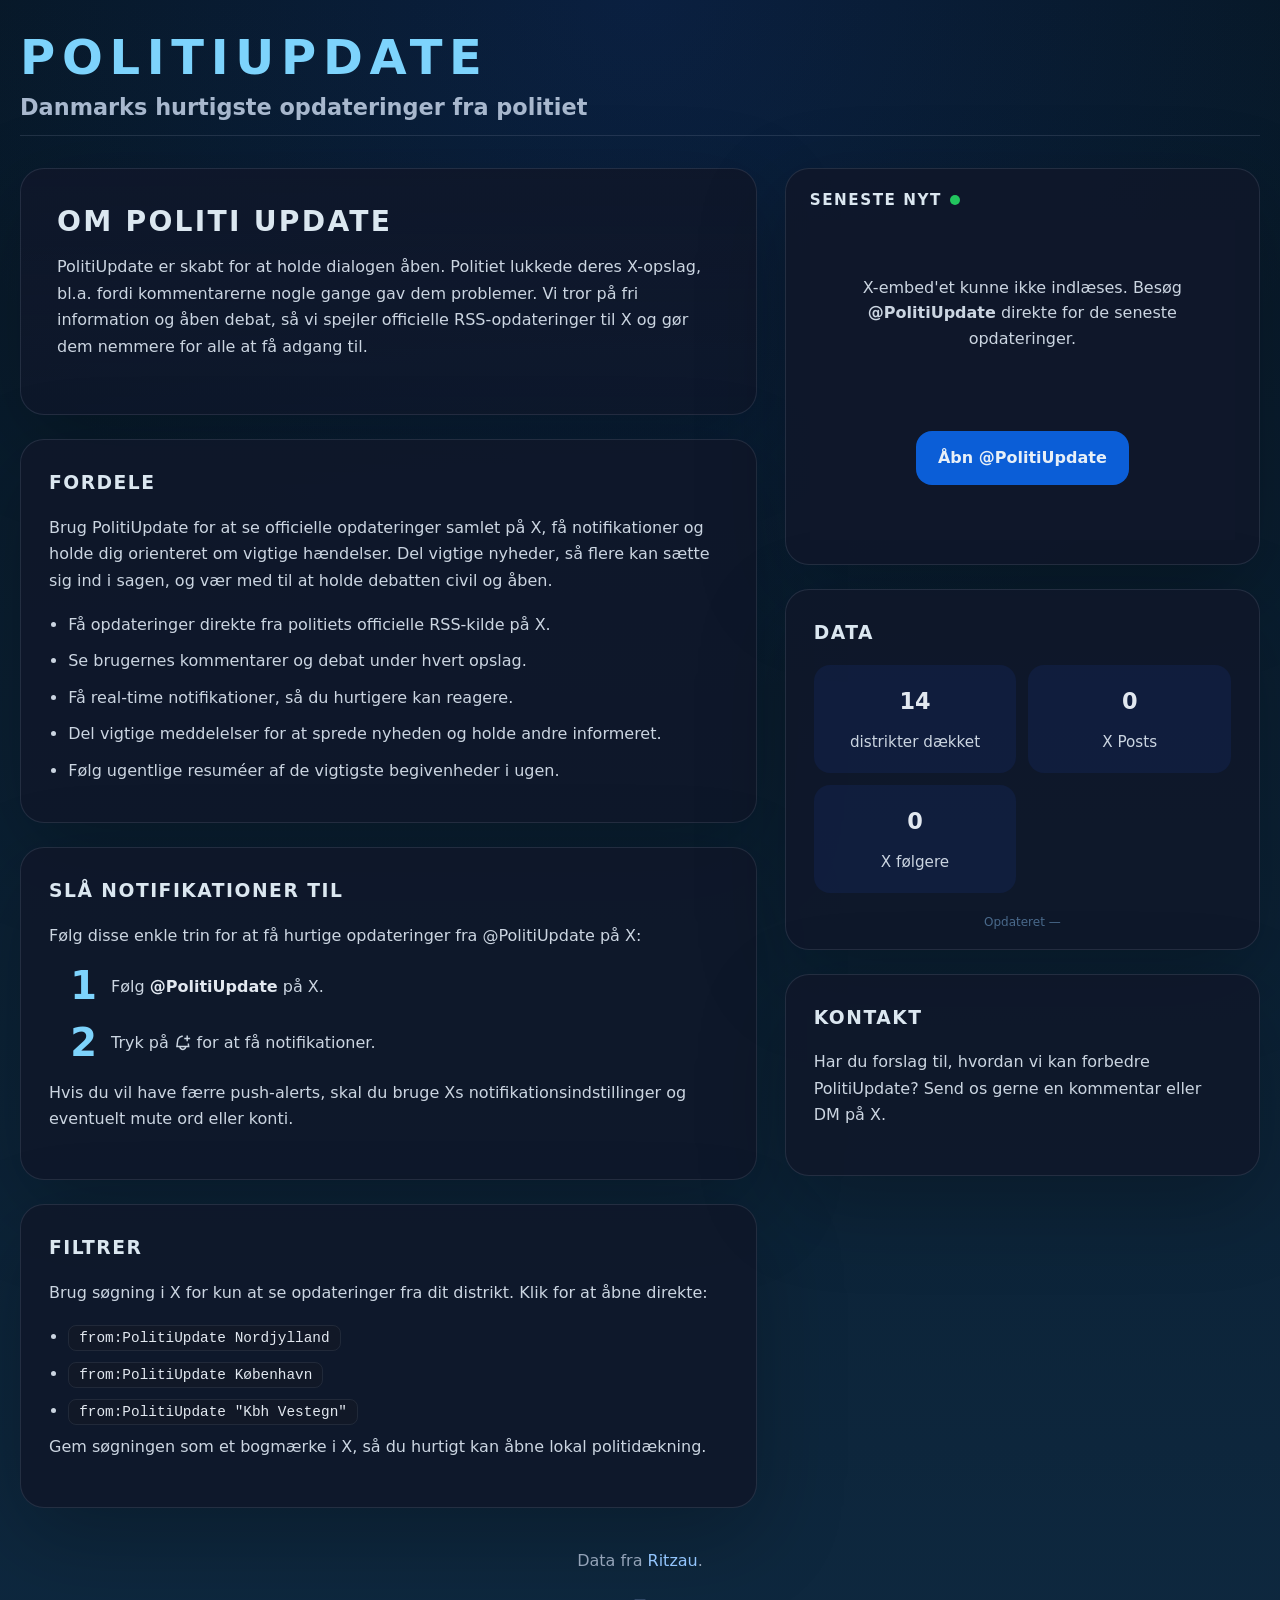
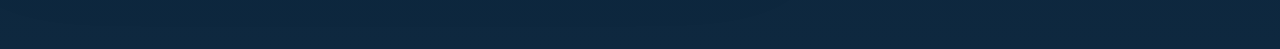
==== website/index.html @ a7330cf3 "fix: resolve merge conflict — keep loadVersion and Twitter widget loader Co-Authored-By: Claude Sonn" ====
<!DOCTYPE html>
<html lang="da">
<head>
  <meta charset="UTF-8">
  <meta name="viewport" content="width=device-width, initial-scale=1.0">
  <title>PolitiUpdate — Danmarks hurtigste politi-feed</title>
  <link rel="icon" href="favicon.svg" type="image/svg+xml">
  <link rel="stylesheet" href="styles.css">
</head>
<body>
  <div class="page-shell">
    <header class="site-header">
      <div>
        <h1 class="site-title">PolitiUpdate</h1>
        <h2 class="page-subtitle">Danmarks hurtigste opdateringer fra politiet</h2>
      </div>
    </header>

    <main class="page-grid">
      <section class="content">
        <article class="hero-card">
          <h2 class="hero-subtitle">OM POLITI UPDATE</h2>
          <p>PolitiUpdate er skabt for at holde dialogen åben. Politiet lukkede deres X-opslag, bl.a. fordi kommentarerne nogle gange gav dem problemer. Vi tror på fri information og åben debat, så vi spejler officielle RSS-opdateringer til X og gør dem nemmere for alle at få adgang til.</p>
        </article>

        <section id="how-it-works" class="section-card">
          <h3>Fordele</h3>
          <p>Brug PolitiUpdate for at se officielle opdateringer samlet på X, få notifikationer og holde dig orienteret om vigtige hændelser. Del vigtige nyheder, så flere kan sætte sig ind i sagen, og vær med til at holde debatten civil og åben.</p>
          <ul>
            <li>Få opdateringer direkte fra politiets officielle RSS-kilde på X.</li>
            <li>Se brugernes kommentarer og debat under hvert opslag.</li>
            <li>Få real-time notifikationer, så du hurtigere kan reagere.</li>
            <li>Del vigtige meddelelser for at sprede nyheden og holde andre informeret.</li>
            <li>Følg ugentlige resuméer af de vigtigste begivenheder i ugen.</li>
          </ul>
        </section>

        <section id="notifications" class="section-card">
          <h3>Slå notifikationer til</h3>
          <p>Følg disse enkle trin for at få hurtige opdateringer fra @PolitiUpdate på X:</p>
          <ol class="steps-row">
            <li><span class="step-number">1</span><span> Følg <strong>@PolitiUpdate</strong> på X.</span></li>
            <li><span class="step-number">2</span><span> Tryk på <svg class="inline-icon" viewBox="0 0 24 24" width="20" height="20" aria-label="klokke"><path d="M22 5v2h-3v3h-2V7h-3V5h3V2h2v3h3zm-.86 13h-4.241c-.464 2.281-2.482 4-4.899 4s-4.435-1.719-4.899-4H2.87L4 9.05C4.51 5.02 7.93 2 12 2v2C8.94 4 6.36 6.27 5.98 9.3L5.13 16h13.73l-.38-3h2.02l.64 5zm-6.323 0H9.183c.412 1.164 1.51 2 2.817 2s2.405-.836 2.817-2z"/></svg> for at få notifikationer.</span></li>
          </ol>

          <p>Hvis du vil have færre push-alerts, skal du bruge Xs notifikationsindstillinger og eventuelt mute ord eller konti.</p>
        </section>

        <section id="filtering" class="section-card">
          <h3>Filtrer</h3>
          <p>Brug søgning i X for kun at se opdateringer fra dit distrikt. Klik for at åbne direkte:</p>
          <ul class="filter-list">
            <li><a href="https://x.com/search?q=from%3APolitiUpdate%20Nordjylland&f=live" target="_blank" rel="noopener"><code>from:PolitiUpdate Nordjylland</code></a></li>
            <li><a href="https://x.com/search?q=from%3APolitiUpdate%20K%C3%B8benhavn&f=live" target="_blank" rel="noopener"><code>from:PolitiUpdate København</code></a></li>
            <li><a href="https://x.com/search?q=from%3APolitiUpdate%20%22Kbh%20Vestegn%22&f=live" target="_blank" rel="noopener"><code>from:PolitiUpdate "Kbh Vestegn"</code></a></li>
          </ul>
          <p>Gem søgningen som et bogmærke i X, så du hurtigt kan åbne lokal politidækning.</p>
        </section>

      </section>

      <aside class="sidebar">
        <div class="panel panel-feed">
          <div class="feed-card-header">
            <div class="live-heading">
              <p class="eyebrow">Seneste Nyt</p>
              <span class="live-dot" aria-label="Live"></span>
            </div>
          </div>
          <div class="feed-embed">
            <div class="embed-wrapper" id="twitter-embed-wrapper">
              <a class="twitter-timeline"
                 data-theme="dark"
                 data-chrome="noheader nofooter noborders"
                 href="https://twitter.com/PolitiUpdate">
                Tweets by PolitiUpdate
              </a>
            </div>
            <div class="feed-fallback" id="feed-fallback" aria-live="polite" style="display:none">
              <p>X-embed'et kunne ikke indlæses. Besøg <strong>@PolitiUpdate</strong> direkte for de seneste opdateringer.</p>
              <a class="button" href="https://x.com/PolitiUpdate" target="_blank" rel="noopener">Åbn @PolitiUpdate</a>
            </div>
          </div>
        </div>

        <div class="panel panel-keyboard panel-stats">
          <h3>Data</h3>
          <div class="stats-grid">
            <div>
              <strong>14</strong>
              <p>distrikter dækket</p>
            </div>
            <div>
              <strong id="x-posts-count">0</strong>
              <p>X Posts</p>
            </div>
            <div>
              <strong id="x-followers-count">0</strong>
              <p>X følgere</p>
            </div>
          </div>
          <p class="stats-updated">Opdateret <time id="x-stats-updated">—</time></p>
        </div>

        <div class="panel panel-keyboard">
          <h3>Kontakt</h3>
          <p>Har du forslag til, hvordan vi kan forbedre PolitiUpdate? Send os gerne en kommentar eller DM på X.</p>
        </div>

      </aside>
    </main>

    <footer class="site-footer">
      <p>Data fra <a href="https://via.ritzau.dk/rss/short-messages/latest" target="_blank" rel="noopener">Ritzau</a>.</p>
      <p class="footer-version"><a id="footer-version" href="https://github.com/RuneStone0/PolitiUpdate/releases" target="_blank" rel="noopener">—</a></p>
    </footer>
  </div>
  <script>
    // Stats are published to a GitHub Gist by the server-side x-stats container.
    // This is the stable raw URL (no commit SHA) so it stays valid as content changes.
    const X_STATS_GIST_URL = 'https://gist.githubusercontent.com/RuneStone0/11b5b5d08b90cb3bdaca11a2cd0ba695/raw/x-stats.json';

    async function loadXStats() {
      try {
        const resp = await fetch(X_STATS_GIST_URL, { cache: 'no-store' });
        if (!resp.ok) {
          throw new Error('Failed to fetch ' + X_STATS_GIST_URL + ': ' + resp.status);
        }
        const data = await resp.json();
        document.getElementById('x-posts-count').textContent = data.tweet_count ?? '0';
        document.getElementById('x-followers-count').textContent = data.followers_count ?? '0';
        const timeEl = document.getElementById('x-stats-updated');
        timeEl.textContent = relativeTime(data.updated_at);
        timeEl.dateTime = data.updated_at ?? '';
      } catch (error) {
        console.warn('Could not load X stats from gist:', error);
      }
    }

    function relativeTime(iso) {
      if (!iso) return 'ukendt';
      const diffMs = Math.max(0, Date.now() - new Date(iso).getTime());
      const minutes = Math.floor(diffMs / 60000);
      if (minutes < 1) return 'lige nu';
      if (minutes < 60) return minutes === 1 ? '1 minut siden' : minutes + ' minutter siden';
      const hours = Math.floor(minutes / 60);
      if (hours < 24) return hours === 1 ? '1 time siden' : hours + ' timer siden';
      const days = Math.floor(hours / 24);
      if (days < 7) return days === 1 ? '1 dag siden' : days + ' dage siden';
      const weeks = Math.floor(days / 7);
      if (weeks < 5) return weeks === 1 ? '1 uge siden' : weeks + ' uger siden';
      return new Date(iso).toLocaleDateString('da-DK');
    }
    async function loadVersion() {
      try {
        const resp = await fetch('https://api.github.com/repos/RuneStone0/PolitiUpdate/releases/latest');
        if (!resp.ok) return;
        const data = await resp.json();
        if (data.tag_name) {
          document.getElementById('footer-version').textContent = data.tag_name;
        }
      } catch {
        // silently ignore — the link still works
      }
    }

    loadXStats();
    loadVersion();

    // Load the X/Twitter timeline embed widget and fall back gracefully on failure.
    (function () {
      const fallback = document.getElementById('feed-fallback');
      const wrapper = document.getElementById('twitter-embed-wrapper');
      let rendered = false;

      function onRendered() {
        rendered = true;
        clearTimeout(timeout);
        // Ensure the wrapper is visible in case showFallback raced ahead
        wrapper.style.display = '';
        fallback.style.display = 'none';
      }

      function showFallback() {
        if (rendered) return;
        wrapper.style.display = 'none';
        fallback.style.display = 'grid';
      }

      const timeout = setTimeout(showFallback, 15000);

      const script = document.createElement('script');
      script.src = 'https://platform.twitter.com/widgets.js';
      script.async = true;
      script.charset = 'utf-8';

      script.onload = function () {
        if (!window.twttr) { clearTimeout(timeout); showFallback(); return; }
        window.twttr.ready(function (twttr) {
          // Bind rendered event for future renders
          twttr.events.bind('rendered', onRendered);
          // Handle race: widget may have already rendered before we bound
          if (wrapper.querySelector('.twitter-timeline-rendered')) onRendered();
        });
      };

      script.onerror = function () {
        clearTimeout(timeout);
        showFallback();
      };

      document.head.appendChild(script);
    })();

  </script>
</body>
</html>
---- website/styles.css ----
:root {
  color-scheme: dark;
  font-family: Inter, system-ui, -apple-system, BlinkMacSystemFont, "Segoe UI", sans-serif;
  color: #dbe7f0;
  background: #081d36;
  line-height: 1.65;
}

* {
  box-sizing: border-box;
}

body {
  margin: 0;
  min-height: 100vh;
  background: radial-gradient(circle at top, rgba(29, 78, 216, 0.14) 0%, transparent 40%),
              linear-gradient(180deg, #071827 0%, #0e283f 100%);
}

.page-shell {
  max-width: 1280px;
  margin: 0 auto;
  padding: 32px 20px 40px;
}

.site-header {
  display: flex;
  align-items: flex-start;
  justify-content: space-between;
  gap: 24px;
  margin-bottom: 32px;
  padding-bottom: 12px;
  border-bottom: 1px solid rgba(148, 163, 184, 0.18);
}

.eyebrow {
  margin: 0;
  color: #7dd3fc;
  font-size: 0.95rem;
  font-weight: 700;
  letter-spacing: 0.1em;
  text-transform: uppercase;
}

.site-header h1,
.site-title {
  margin: 0;
  font-size: clamp(2.2rem, 4vw, 3rem);
  line-height: 1.05;
  max-width: 14ch;
  color: #7dd3fc;
  text-transform: uppercase;
  letter-spacing: 0.14em;
  font-weight: 800;
}

.page-subtitle,
.site-header h2 {
  margin: 10px 0 0;
  font-size: clamp(1rem, 1.9vw, 1.4rem);
  line-height: 1.35;
  color: #a8b8ce;
}

.header-nav {
  display: flex;
  flex-wrap: wrap;
  gap: 16px;
  align-items: center;
}

.header-nav a {
  color: #93c5fd;
  text-decoration: none;
  font-weight: 600;
}

.page-grid {
  display: grid;
  grid-template-columns: minmax(0, 1.55fr) minmax(320px, 1fr);
  gap: 28px;
  align-items: start;
}

.content {
  display: flex;
  flex-direction: column;
  gap: 24px;
}

.hero-card,
.section-card,
.panel {
  background: rgba(15, 23, 42, 0.88);
  border: 1px solid rgba(148, 163, 184, 0.16);
  border-radius: 24px;
  padding: 28px;
  box-shadow: 0 28px 90px rgba(0, 0, 0, 0.24);
}

.hero-card {
  padding: 36px;
  background: linear-gradient(180deg, rgba(15, 23, 42, 0.94) 0%, rgba(15, 23, 42, 0.8) 100%);
}

.hero-label {
  margin: 0 0 16px;
  display: inline-block;
  background: rgba(34, 114, 197, 0.16);
  color: #c7d6ea;
  border-radius: 999px;
  padding: 8px 14px;
  font-size: 0.85rem;
  font-weight: 700;
}

.hero-card h2,
.section-card h3,
.panel h3,
.info-card h4 {
  margin-top: 0;
  margin-bottom: 16px;
  color: #dbe7f0;
  text-transform: uppercase;
  font-family: inherit;
  letter-spacing: 0.08em;
  font-weight: 700;
}

.hero-subtitle {
  font-size: clamp(1.5rem, 2.2vw, 2rem);
  line-height: 1.2;
}

.hero-card p,
.section-card p,
.panel p {
  margin: 0 0 18px;
  color: #cbd5e1;
}

.section-card ul,
.panel ul {
  margin: 0;
  padding-left: 1.2rem;
  color: #cbd5e1;
}

.section-card ul li,
.panel ul li {
  margin-bottom: 10px;
}

.filter-list {
  margin: 0 0 18px;
  padding-left: 1.2rem;
}

.filter-list li {
  margin-bottom: 10px;
}

.filter-list a {
  text-decoration: none;
}

.filter-list a:hover code {
  border-color: rgba(125, 211, 252, 0.4);
  color: #7dd3fc;
}

.filter-list code {
  font-family: ui-monospace, SFMono-Regular, Menlo, Monaco, Consolas, monospace;
  font-size: 0.9rem;
  background: #111827;
  border: 1px solid rgba(148, 163, 184, 0.12);
  border-radius: 8px;
  padding: 4px 10px;
  color: #e2e8f0;
  transition: border-color 0.15s, color 0.15s;
}

.info-grid {
  display: grid;
  grid-template-columns: repeat(auto-fit, minmax(220px, 1fr));
  gap: 16px;
  margin-top: 18px;
}

.steps-row {
  display: block;
  margin: 0;
  padding: 0;
  list-style: none;
}

.steps-row li {
  display: flex;
  gap: 14px;
  align-items: center;
  margin: 0 0 18px;
  color: #cbd5e1;
  line-height: 1.7;
}

.inline-icon {
  width: 1.1em;
  height: 1.1em;
  vertical-align: -0.2em;
  fill: currentColor;
  display: inline;
}

.step-number {
  color: #7dd3fc;
  font-size: 2.4rem;
  font-weight: 800;
  line-height: 1;
  min-width: 3rem;
  text-align: right;
  display: inline-block;
}

.steps-row li strong {
  color: #e2e8f0;
}

.info-card {
  background: rgba(30, 64, 175, 0.16);
  border: 1px solid rgba(148, 163, 184, 0.16);
  border-radius: 18px;
  padding: 18px;
  min-height: 160px;
}

.info-icon {
  display: inline-flex;
  align-items: center;
  justify-content: center;
  width: 42px;
  height: 42px;
  border-radius: 14px;
  background: rgba(125, 211, 252, 0.16);
  color: #7dd3fc;
  font-size: 1.3rem;
  margin-bottom: 14px;
}

.info-card h4 {
  margin: 0 0 10px;
  color: #edf2f7;
}

.info-card p {
  margin: 0;
  color: #cbd5e1;
}

.sidebar {
  display: flex;
  flex-direction: column;
  gap: 24px;
}

.panel-heading {
  display: flex;
  align-items: flex-start;
  justify-content: space-between;
  gap: 16px;
  margin-bottom: 16px;
}

.stats-grid {
  display: grid;
  grid-template-columns: repeat(auto-fit, minmax(170px, 1fr));
  gap: 12px;
}

.stats-grid div {
  background: rgba(30, 64, 175, 0.14);
  padding: 18px;
  border-radius: 16px;
  text-align: center;
  min-height: 100px;
  display: flex;
  flex-direction: column;
  justify-content: center;
}

.stats-grid strong {
  display: block;
  font-size: 1.4rem;
  color: #e2e8f0;
}

.stats-grid p {
  margin: 10px 0 0;
  color: #cbd5e1;
  font-size: 0.95rem;
}

.panel-keyboard {
  display: flex;
  flex-direction: column;
}

.panel-stats {
  padding-bottom: 16px;
}

.panel .stats-updated {
  margin: 20px 0 0;
  font-size: 0.75rem;
  color: #4a6a8c;
  text-align: center;
}

.panel-feed {
  display: flex;
  flex-direction: column;
  gap: 12px;
  background: rgba(15, 23, 42, 0.88);
  border: 1px solid rgba(148, 163, 184, 0.16);
  border-radius: 24px;
  padding: 24px;
  box-shadow: 0 28px 90px rgba(0, 0, 0, 0.24);
}

.panel-feed .panel-heading {
  margin-bottom: 0;
}

.feed-card-header {
  display: flex;
  align-items: center;
  justify-content: flex-start;
}

.live-heading {
  display: inline-flex;
  align-items: center;
  gap: 8px;
  line-height: 1;
}

.live-heading .eyebrow {
  margin: 0;
  display: inline-flex;
  align-items: center;
  color: #dbe7f0;
}

.live-dot {
  width: 10px;
  height: 10px;
  border-radius: 999px;
  background: #22c55e;
  box-shadow: 0 0 0 0 rgba(34, 197, 94, 0.7);
  animation: livePulse 1.6s infinite;
}

@keyframes livePulse {
  0% {
    box-shadow: 0 0 0 0 rgba(34, 197, 94, 0.7);
    transform: scale(1);
  }
  70% {
    box-shadow: 0 0 0 8px rgba(34, 197, 94, 0);
    transform: scale(1.05);
  }
  100% {
    box-shadow: 0 0 0 0 rgba(34, 197, 94, 0);
    transform: scale(1);
  }
}

.feed-embed {
  position: relative;
  min-height: 320px;
  border: none;
  border-radius: 0;
  overflow: hidden;
  background: transparent;
}

.embed-wrapper {
  min-height: 320px;
  width: 100%;
}

.feed-fallback {
  position: absolute;
  inset: 0;
  display: grid;
  gap: 18px;
  padding: 24px;
  place-items: center;
  text-align: center;
  background: rgba(15, 23, 42, 0.96);
  z-index: 1;
}

.feed-fallback p {
  margin: 0;
  color: #cbd5e1;
  line-height: 1.6;
  max-width: 28rem;
}

.fallback-actions {
  display: grid;
  gap: 12px;
  width: 100%;
  justify-items: center;
}

.button-secondary {
  background: rgba(255, 255, 255, 0.08);
  color: #e2e8f0;
  border: 1px solid rgba(148, 163, 184, 0.24);
}

.button {
  display: inline-block;
  text-decoration: none;
  background: #0b5ed7;
  color: #e7eff7;
  font-weight: 700;
  padding: 14px 22px;
  border-radius: 16px;
  text-align: center;
}

.small {
  margin: 0;
  font-size: 0.95rem;
  color: #94a3b8;
}

.site-footer {
  margin-top: 40px;
  text-align: center;
  color: #94a3b8;
}

.site-footer a {
  color: #93c5fd;
  text-decoration: none;
}

.footer-version {
  margin: 6px 0 0;
  font-size: 0.75rem;
  color: #374e6b;
}

.footer-version a {
  color: inherit;
  text-decoration: none;
}

.footer-version a:hover {
  color: #93c5fd;
}

@media (max-width: 1080px) {
  .page-grid {
    grid-template-columns: minmax(0, 1fr);
  }
}

@media (max-width: 720px) {
  .page-shell {
    padding: 20px 16px 30px;
  }

  .site-header {
    flex-direction: column;
    align-items: stretch;
  }

  .header-nav {
    justify-content: flex-start;
  }
}
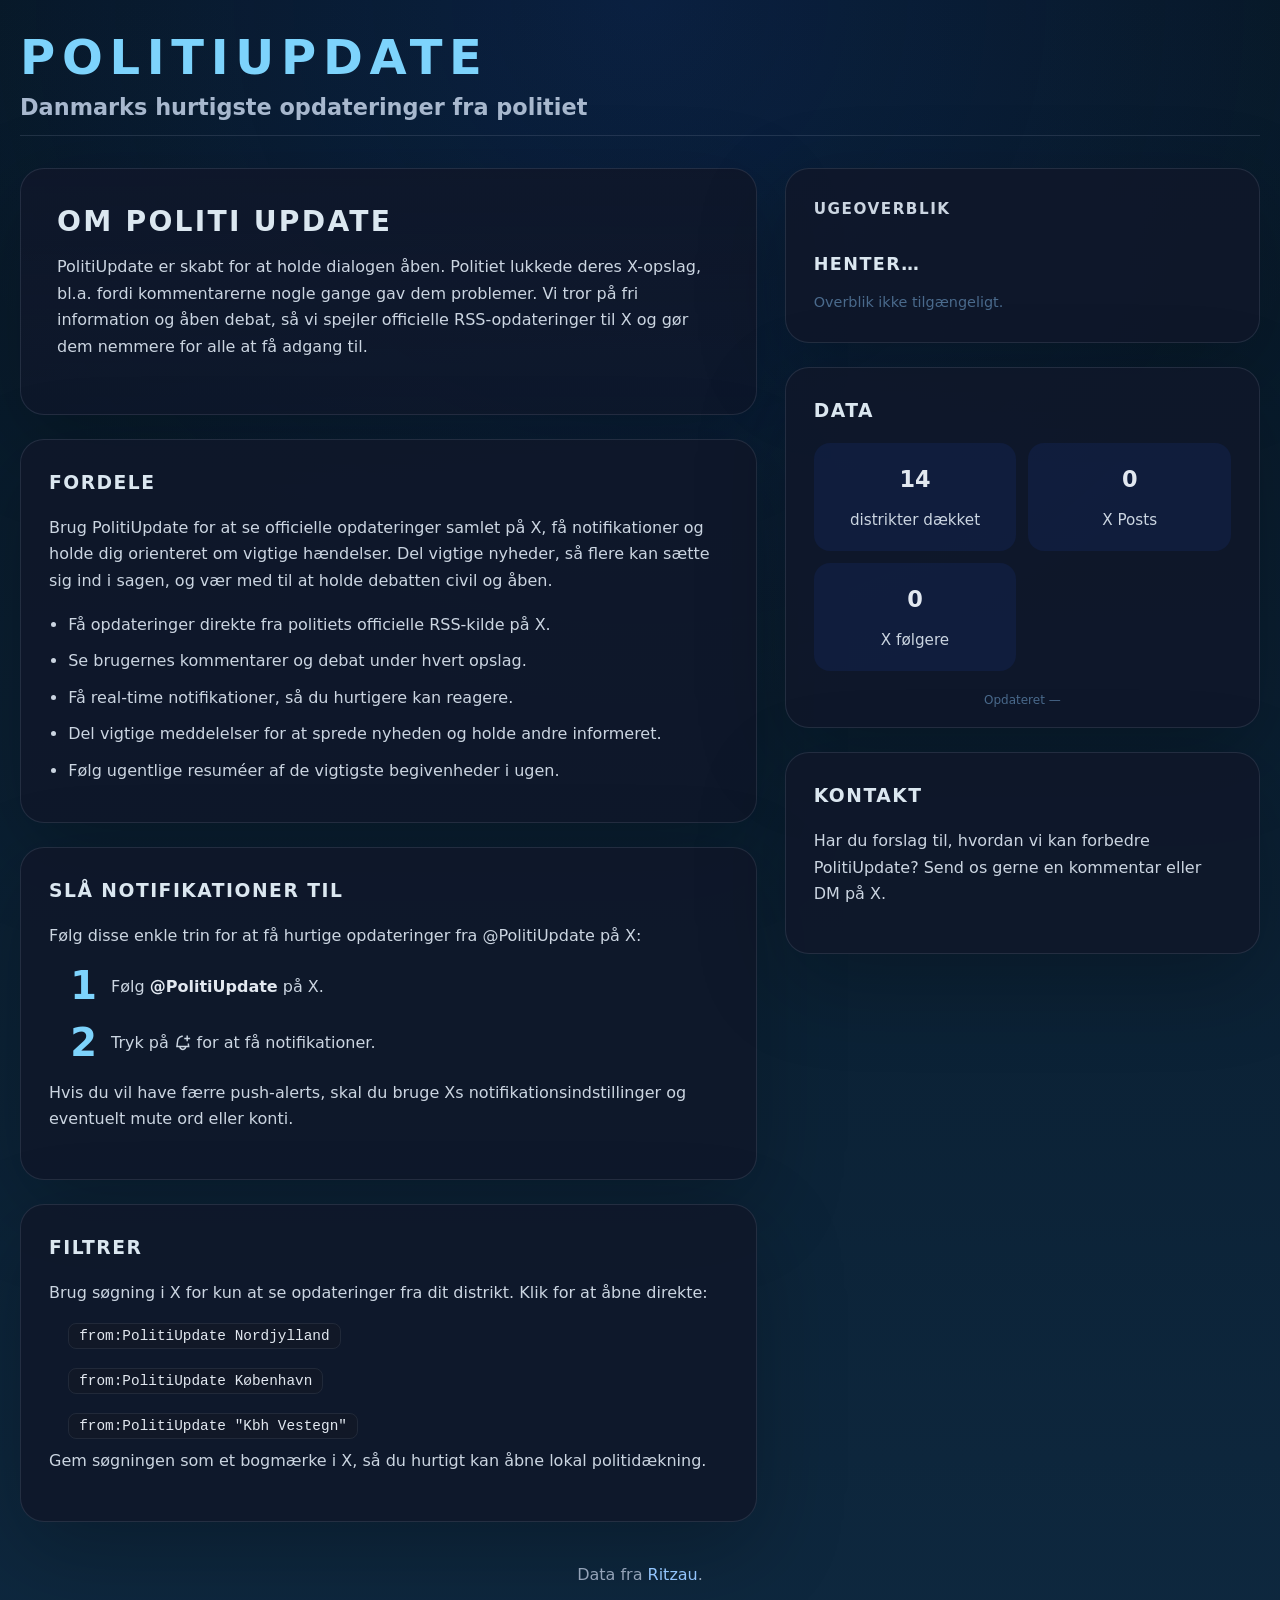
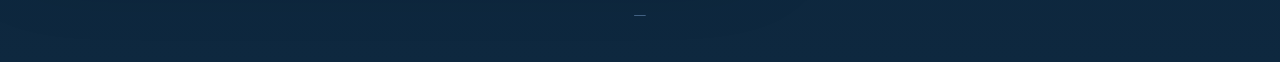
==== commit a2cc28e3: "feat: add weekly digest — LLM summary, website widget, /uge page Generates a Danish weekly police ne" ====
--- a/website/index.html
+++ b/website/index.html
@@ -6,6 +6,7 @@
   <title>PolitiUpdate — Danmarks hurtigste politi-feed</title>
   <link rel="icon" href="favicon.svg" type="image/svg+xml">
   <link rel="stylesheet" href="styles.css">
+  <link rel="stylesheet" href="uge/digest.css">
 </head>
 <body>
   <div class="page-shell">
@@ -22,6 +23,16 @@
           <h2 class="hero-subtitle">OM POLITI UPDATE</h2>
           <p>PolitiUpdate er skabt for at holde dialogen åben. Politiet lukkede deres X-opslag, bl.a. fordi kommentarerne nogle gange gav dem problemer. Vi tror på fri information og åben debat, så vi spejler officielle RSS-opdateringer til X og gør dem nemmere for alle at få adgang til.</p>
         </article>
+
+        <!-- Digest widget: visible only on mobile (hidden on desktop via CSS) -->
+        <div class="panel panel-digest digest-mobile">
+          <p class="eyebrow digest-eyebrow">Ugeoverblik</p>
+          <h3 class="digest-week-heading" style="margin-top:10px;">Henter…</h3>
+          <div class="digest-widget-body">
+            <p style="color:#4a6a8c;font-size:0.95rem;margin:0;">Henter ugens overblik…</p>
+          </div>
+          <a class="button digest-cta" href="uge/" style="display:none;margin-top:16px;">Læs hele overblikket</a>
+        </div>
 
         <section id="how-it-works" class="section-card">
           <h3>Fordele</h3>
@@ -42,7 +53,6 @@
             <li><span class="step-number">1</span><span> Følg <strong>@PolitiUpdate</strong> på X.</span></li>
             <li><span class="step-number">2</span><span> Tryk på <svg class="inline-icon" viewBox="0 0 24 24" width="20" height="20" aria-label="klokke"><path d="M22 5v2h-3v3h-2V7h-3V5h3V2h2v3h3zm-.86 13h-4.241c-.464 2.281-2.482 4-4.899 4s-4.435-1.719-4.899-4H2.87L4 9.05C4.51 5.02 7.93 2 12 2v2C8.94 4 6.36 6.27 5.98 9.3L5.13 16h13.73l-.38-3h2.02l.64 5zm-6.323 0H9.183c.412 1.164 1.51 2 2.817 2s2.405-.836 2.817-2z"/></svg> for at få notifikationer.</span></li>
           </ol>
-
           <p>Hvis du vil have færre push-alerts, skal du bruge Xs notifikationsindstillinger og eventuelt mute ord eller konti.</p>
         </section>
 
@@ -56,31 +66,17 @@
           </ul>
           <p>Gem søgningen som et bogmærke i X, så du hurtigt kan åbne lokal politidækning.</p>
         </section>
-
       </section>
 
       <aside class="sidebar">
-        <div class="panel panel-feed">
-          <div class="feed-card-header">
-            <div class="live-heading">
-              <p class="eyebrow">Seneste Nyt</p>
-              <span class="live-dot" aria-label="Live"></span>
-            </div>
+        <!-- Digest widget: visible only on desktop (hidden on mobile via CSS) -->
+        <div class="panel panel-digest digest-desktop">
+          <p class="eyebrow digest-eyebrow">Ugeoverblik</p>
+          <h3 class="digest-week-heading" style="margin-top:10px;">Henter…</h3>
+          <div class="digest-widget-body">
+            <p style="color:#4a6a8c;font-size:0.95rem;margin:0;">Henter ugens overblik…</p>
           </div>
-          <div class="feed-embed">
-            <div class="embed-wrapper" id="twitter-embed-wrapper">
-              <a class="twitter-timeline"
-                 data-theme="dark"
-                 data-chrome="noheader nofooter noborders"
-                 href="https://twitter.com/PolitiUpdate">
-                Tweets by PolitiUpdate
-              </a>
-            </div>
-            <div class="feed-fallback" id="feed-fallback" aria-live="polite" style="display:none">
-              <p>X-embed'et kunne ikke indlæses. Besøg <strong>@PolitiUpdate</strong> direkte for de seneste opdateringer.</p>
-              <a class="button" href="https://x.com/PolitiUpdate" target="_blank" rel="noopener">Åbn @PolitiUpdate</a>
-            </div>
-          </div>
+          <a class="button digest-cta" href="uge/" style="display:none;margin-top:16px;">Læs hele overblikket</a>
         </div>
 
         <div class="panel panel-keyboard panel-stats">
@@ -106,7 +102,6 @@
           <h3>Kontakt</h3>
           <p>Har du forslag til, hvordan vi kan forbedre PolitiUpdate? Send os gerne en kommentar eller DM på X.</p>
         </div>
-
       </aside>
     </main>
 
@@ -116,24 +111,20 @@
     </footer>
   </div>
   <script>
-    // Stats are published to a GitHub Gist by the server-side x-stats container.
-    // This is the stable raw URL (no commit SHA) so it stays valid as content changes.
     const X_STATS_GIST_URL = 'https://gist.githubusercontent.com/RuneStone0/11b5b5d08b90cb3bdaca11a2cd0ba695/raw/x-stats.json';
 
     async function loadXStats() {
       try {
         const resp = await fetch(X_STATS_GIST_URL, { cache: 'no-store' });
-        if (!resp.ok) {
-          throw new Error('Failed to fetch ' + X_STATS_GIST_URL + ': ' + resp.status);
-        }
+        if (!resp.ok) throw new Error('HTTP ' + resp.status);
         const data = await resp.json();
         document.getElementById('x-posts-count').textContent = data.tweet_count ?? '0';
         document.getElementById('x-followers-count').textContent = data.followers_count ?? '0';
         const timeEl = document.getElementById('x-stats-updated');
         timeEl.textContent = relativeTime(data.updated_at);
         timeEl.dateTime = data.updated_at ?? '';
-      } catch (error) {
-        console.warn('Could not load X stats from gist:', error);
+      } catch (err) {
+        console.warn('Could not load X stats:', err);
       }
     }
 
@@ -151,14 +142,13 @@
       if (weeks < 5) return weeks === 1 ? '1 uge siden' : weeks + ' uger siden';
       return new Date(iso).toLocaleDateString('da-DK');
     }
+
     async function loadVersion() {
       try {
         const resp = await fetch('https://api.github.com/repos/RuneStone0/PolitiUpdate/releases/latest');
         if (!resp.ok) return;
         const data = await resp.json();
-        if (data.tag_name) {
-          document.getElementById('footer-version').textContent = data.tag_name;
-        }
+        if (data.tag_name) document.getElementById('footer-version').textContent = data.tag_name;
       } catch {
         // silently ignore — the link still works
       }
@@ -167,51 +157,45 @@
     loadXStats();
     loadVersion();
 
-    // Load the X/Twitter timeline embed widget and fall back gracefully on failure.
-    (function () {
-      const fallback = document.getElementById('feed-fallback');
-      const wrapper = document.getElementById('twitter-embed-wrapper');
-      let rendered = false;
-
-      function onRendered() {
-        rendered = true;
-        clearTimeout(timeout);
-        // Ensure the wrapper is visible in case showFallback raced ahead
-        wrapper.style.display = '';
-        fallback.style.display = 'none';
+    const DIGEST_GIST_URL = 'https://gist.githubusercontent.com/RuneStone0/b9d8b2d9e42229749148b3b82ae4c003/raw/digest.json';
+
+    async function loadDigestWidget() {
+      try {
+        const resp = await fetch(DIGEST_GIST_URL, { cache: 'no-store' });
+        if (!resp.ok) throw new Error('HTTP ' + resp.status);
+        const data = await resp.json();
+
+        const narrative = data.narrative || '';
+        const shortened = narrative.length > 220
+          ? narrative.slice(0, 220).replace(/\s+\S*$/, '') + '…'
+          : narrative;
+
+        document.querySelectorAll('.digest-eyebrow').forEach(el => {
+          el.textContent = `${data.total_posts} meddelelser denne uge`;
+        });
+        document.querySelectorAll('.digest-week-heading').forEach(el => {
+          el.textContent = `Uge ${data.week}, ${data.year}`;
+        });
+        document.querySelectorAll('.digest-widget-body').forEach(el => {
+          el.innerHTML = `<p style="color:#cbd5e1;font-size:0.97rem;line-height:1.65;margin:0;">${escHtml(shortened)}</p>`;
+        });
+        document.querySelectorAll('.digest-cta').forEach(el => {
+          el.href = 'uge/';
+          el.style.display = '';
+        });
+      } catch (err) {
+        document.querySelectorAll('.digest-widget-body').forEach(el => {
+          el.innerHTML = `<p style="color:#4a6a8c;font-size:0.9rem;margin:0;">Overblik ikke tilgængeligt.</p>`;
+        });
+        console.warn('Could not load digest:', err);
       }
-
-      function showFallback() {
-        if (rendered) return;
-        wrapper.style.display = 'none';
-        fallback.style.display = 'grid';
-      }
-
-      const timeout = setTimeout(showFallback, 15000);
-
-      const script = document.createElement('script');
-      script.src = 'https://platform.twitter.com/widgets.js';
-      script.async = true;
-      script.charset = 'utf-8';
-
-      script.onload = function () {
-        if (!window.twttr) { clearTimeout(timeout); showFallback(); return; }
-        window.twttr.ready(function (twttr) {
-          // Bind rendered event for future renders
-          twttr.events.bind('rendered', onRendered);
-          // Handle race: widget may have already rendered before we bound
-          if (wrapper.querySelector('.twitter-timeline-rendered')) onRendered();
-        });
-      };
-
-      script.onerror = function () {
-        clearTimeout(timeout);
-        showFallback();
-      };
-
-      document.head.appendChild(script);
-    })();
-
+    }
+
+    function escHtml(str) {
+      return str.replace(/&/g, '&amp;').replace(/</g, '&lt;').replace(/>/g, '&gt;').replace(/"/g, '&quot;');
+    }
+
+    loadDigestWidget();
   </script>
 </body>
 </html>
--- a/website/styles.css
+++ b/website/styles.css
@@ -153,15 +153,18 @@
 
 .filter-list {
   margin: 0 0 18px;
-  padding-left: 1.2rem;
-}
-
-.filter-list li {
-  margin-bottom: 10px;
+  padding: 0;
+  list-style: none;
+  display: flex;
+  flex-direction: column;
+  gap: 10px;
 }
 
 .filter-list a {
+  display: block;
+  color: #93c5fd;
   text-decoration: none;
+  font-size: 0.9rem;
 }
 
 .filter-list a:hover code {
@@ -180,35 +183,35 @@
   transition: border-color 0.15s, color 0.15s;
 }
 
-.info-grid {
-  display: grid;
-  grid-template-columns: repeat(auto-fit, minmax(220px, 1fr));
-  gap: 16px;
-  margin-top: 18px;
-}
-
-.steps-row {
-  display: block;
-  margin: 0;
-  padding: 0;
-  list-style: none;
-}
-
-.steps-row li {
-  display: flex;
-  gap: 14px;
-  align-items: center;
-  margin: 0 0 18px;
-  color: #cbd5e1;
-  line-height: 1.7;
-}
-
 .inline-icon {
   width: 1.1em;
   height: 1.1em;
   vertical-align: -0.2em;
   fill: currentColor;
   display: inline;
+}
+
+.info-grid {
+  display: grid;
+  grid-template-columns: repeat(auto-fit, minmax(220px, 1fr));
+  gap: 16px;
+  margin-top: 18px;
+}
+
+.steps-row {
+  display: block;
+  margin: 0;
+  padding: 0;
+  list-style: none;
+}
+
+.steps-row li {
+  display: flex;
+  gap: 14px;
+  align-items: center;
+  margin: 0 0 18px;
+  color: #cbd5e1;
+  line-height: 1.7;
 }
 
 .step-number {
@@ -315,111 +318,6 @@
   text-align: center;
 }
 
-.panel-feed {
-  display: flex;
-  flex-direction: column;
-  gap: 12px;
-  background: rgba(15, 23, 42, 0.88);
-  border: 1px solid rgba(148, 163, 184, 0.16);
-  border-radius: 24px;
-  padding: 24px;
-  box-shadow: 0 28px 90px rgba(0, 0, 0, 0.24);
-}
-
-.panel-feed .panel-heading {
-  margin-bottom: 0;
-}
-
-.feed-card-header {
-  display: flex;
-  align-items: center;
-  justify-content: flex-start;
-}
-
-.live-heading {
-  display: inline-flex;
-  align-items: center;
-  gap: 8px;
-  line-height: 1;
-}
-
-.live-heading .eyebrow {
-  margin: 0;
-  display: inline-flex;
-  align-items: center;
-  color: #dbe7f0;
-}
-
-.live-dot {
-  width: 10px;
-  height: 10px;
-  border-radius: 999px;
-  background: #22c55e;
-  box-shadow: 0 0 0 0 rgba(34, 197, 94, 0.7);
-  animation: livePulse 1.6s infinite;
-}
-
-@keyframes livePulse {
-  0% {
-    box-shadow: 0 0 0 0 rgba(34, 197, 94, 0.7);
-    transform: scale(1);
-  }
-  70% {
-    box-shadow: 0 0 0 8px rgba(34, 197, 94, 0);
-    transform: scale(1.05);
-  }
-  100% {
-    box-shadow: 0 0 0 0 rgba(34, 197, 94, 0);
-    transform: scale(1);
-  }
-}
-
-.feed-embed {
-  position: relative;
-  min-height: 320px;
-  border: none;
-  border-radius: 0;
-  overflow: hidden;
-  background: transparent;
-}
-
-.embed-wrapper {
-  min-height: 320px;
-  width: 100%;
-}
-
-.feed-fallback {
-  position: absolute;
-  inset: 0;
-  display: grid;
-  gap: 18px;
-  padding: 24px;
-  place-items: center;
-  text-align: center;
-  background: rgba(15, 23, 42, 0.96);
-  z-index: 1;
-}
-
-.feed-fallback p {
-  margin: 0;
-  color: #cbd5e1;
-  line-height: 1.6;
-  max-width: 28rem;
-}
-
-.fallback-actions {
-  display: grid;
-  gap: 12px;
-  width: 100%;
-  justify-items: center;
-}
-
-.button-secondary {
-  background: rgba(255, 255, 255, 0.08);
-  color: #e2e8f0;
-  border: 1px solid rgba(148, 163, 184, 0.24);
-}
-
 .button {
   display: inline-block;
   text-decoration: none;
@@ -431,10 +329,41 @@
   text-align: center;
 }
 
+.button-secondary {
+  background: rgba(255, 255, 255, 0.08);
+  color: #e2e8f0;
+  border: 1px solid rgba(148, 163, 184, 0.24);
+}
+
 .small {
   margin: 0;
   font-size: 0.95rem;
   color: #94a3b8;
+}
+
+.panel-digest {
+  display: flex;
+  flex-direction: column;
+}
+
+.panel-digest h3 {
+  margin-bottom: 12px;
+  font-size: 1.1rem;
+  color: #dbe7f0;
+}
+
+.digest-cta {
+  margin-top: 8px;
+  text-align: center;
+}
+
+/* digest-mobile shows only when the grid is single-column (mobile) */
+.digest-mobile { display: none; }
+.digest-desktop { display: flex; }
+
+@media (max-width: 1080px) {
+  .digest-mobile { display: flex; }
+  .digest-desktop { display: none; }
 }
 
 .site-footer {
@@ -450,17 +379,11 @@
 
 .footer-version {
   margin: 6px 0 0;
-  font-size: 0.75rem;
-  color: #374e6b;
+  font-size: 0.8rem;
 }
 
 .footer-version a {
-  color: inherit;
-  text-decoration: none;
-}
-
-.footer-version a:hover {
-  color: #93c5fd;
+  color: #4a6a8c;
 }
 
 @media (max-width: 1080px) {
--- a/website/uge/digest.css
+++ b/website/uge/digest.css
@@ -0,0 +1,162 @@
+/* Digest page styles — mobile-first, shared by /uge and /uge/{year}/{week} */
+
+.digest-shell {
+  max-width: 680px;
+  margin: 0 auto;
+  padding: 24px 20px 48px;
+  min-height: 100vh;
+}
+
+.digest-header {
+  margin-bottom: 32px;
+  padding-bottom: 20px;
+  border-bottom: 1px solid rgba(148, 163, 184, 0.18);
+}
+
+.back-link {
+  display: inline-block;
+  color: #7dd3fc;
+  text-decoration: none;
+  font-size: 0.9rem;
+  font-weight: 600;
+  letter-spacing: 0.06em;
+  text-transform: uppercase;
+  margin-bottom: 16px;
+}
+
+.back-link::before {
+  content: "← ";
+}
+
+.digest-header h1 {
+  margin: 0 0 8px;
+  font-size: clamp(1.8rem, 5vw, 2.6rem);
+  color: #dbe7f0;
+  font-weight: 800;
+  letter-spacing: 0.04em;
+  text-transform: uppercase;
+}
+
+.digest-meta {
+  margin: 0;
+  color: #7dd3fc;
+  font-size: 1rem;
+  font-weight: 600;
+  letter-spacing: 0.06em;
+  text-transform: uppercase;
+}
+
+.digest-main {
+  display: flex;
+  flex-direction: column;
+  gap: 24px;
+}
+
+.digest-narrative {
+  background: rgba(15, 23, 42, 0.88);
+  border: 1px solid rgba(148, 163, 184, 0.16);
+  border-radius: 20px;
+  padding: 28px;
+}
+
+.digest-narrative p {
+  margin: 0;
+  color: #dbe7f0;
+  font-size: 1.15rem;
+  line-height: 1.75;
+}
+
+.digest-breakdown {
+  background: rgba(15, 23, 42, 0.72);
+  border: 1px solid rgba(148, 163, 184, 0.12);
+  border-radius: 20px;
+  padding: 24px 28px;
+}
+
+.digest-breakdown h2 {
+  margin: 0 0 16px;
+  font-size: 0.85rem;
+  color: #7dd3fc;
+  text-transform: uppercase;
+  letter-spacing: 0.1em;
+  font-weight: 700;
+}
+
+.cat-list {
+  list-style: none;
+  margin: 0;
+  padding: 0;
+  display: flex;
+  flex-direction: column;
+  gap: 10px;
+}
+
+.cat-list li {
+  display: flex;
+  justify-content: space-between;
+  align-items: center;
+  padding: 12px 16px;
+  background: rgba(30, 64, 175, 0.14);
+  border-radius: 12px;
+  color: #cbd5e1;
+}
+
+.cat-label {
+  font-size: 1rem;
+}
+
+.cat-count {
+  font-size: 1.3rem;
+  font-weight: 700;
+  color: #e2e8f0;
+}
+
+/* Loading state */
+.digest-loading {
+  color: #4a6a8c;
+  text-align: center;
+  padding: 48px 0;
+  font-size: 1rem;
+}
+
+.digest-error {
+  color: #f87171;
+  background: rgba(239, 68, 68, 0.08);
+  border: 1px solid rgba(239, 68, 68, 0.2);
+  border-radius: 16px;
+  padding: 20px 24px;
+  font-size: 0.95rem;
+}
+
+.digest-footer {
+  margin-top: 48px;
+  padding-top: 20px;
+  border-top: 1px solid rgba(148, 163, 184, 0.12);
+  text-align: center;
+}
+
+.digest-footer p {
+  margin: 0 0 8px;
+  font-size: 0.85rem;
+  color: #4a6a8c;
+}
+
+.digest-footer a {
+  color: #7dd3fc;
+  text-decoration: none;
+  font-weight: 600;
+}
+
+@media (max-width: 480px) {
+  .digest-shell {
+    padding: 20px 16px 40px;
+  }
+
+  .digest-narrative {
+    padding: 20px;
+  }
+
+  .digest-narrative p {
+    font-size: 1.05rem;
+  }
+}
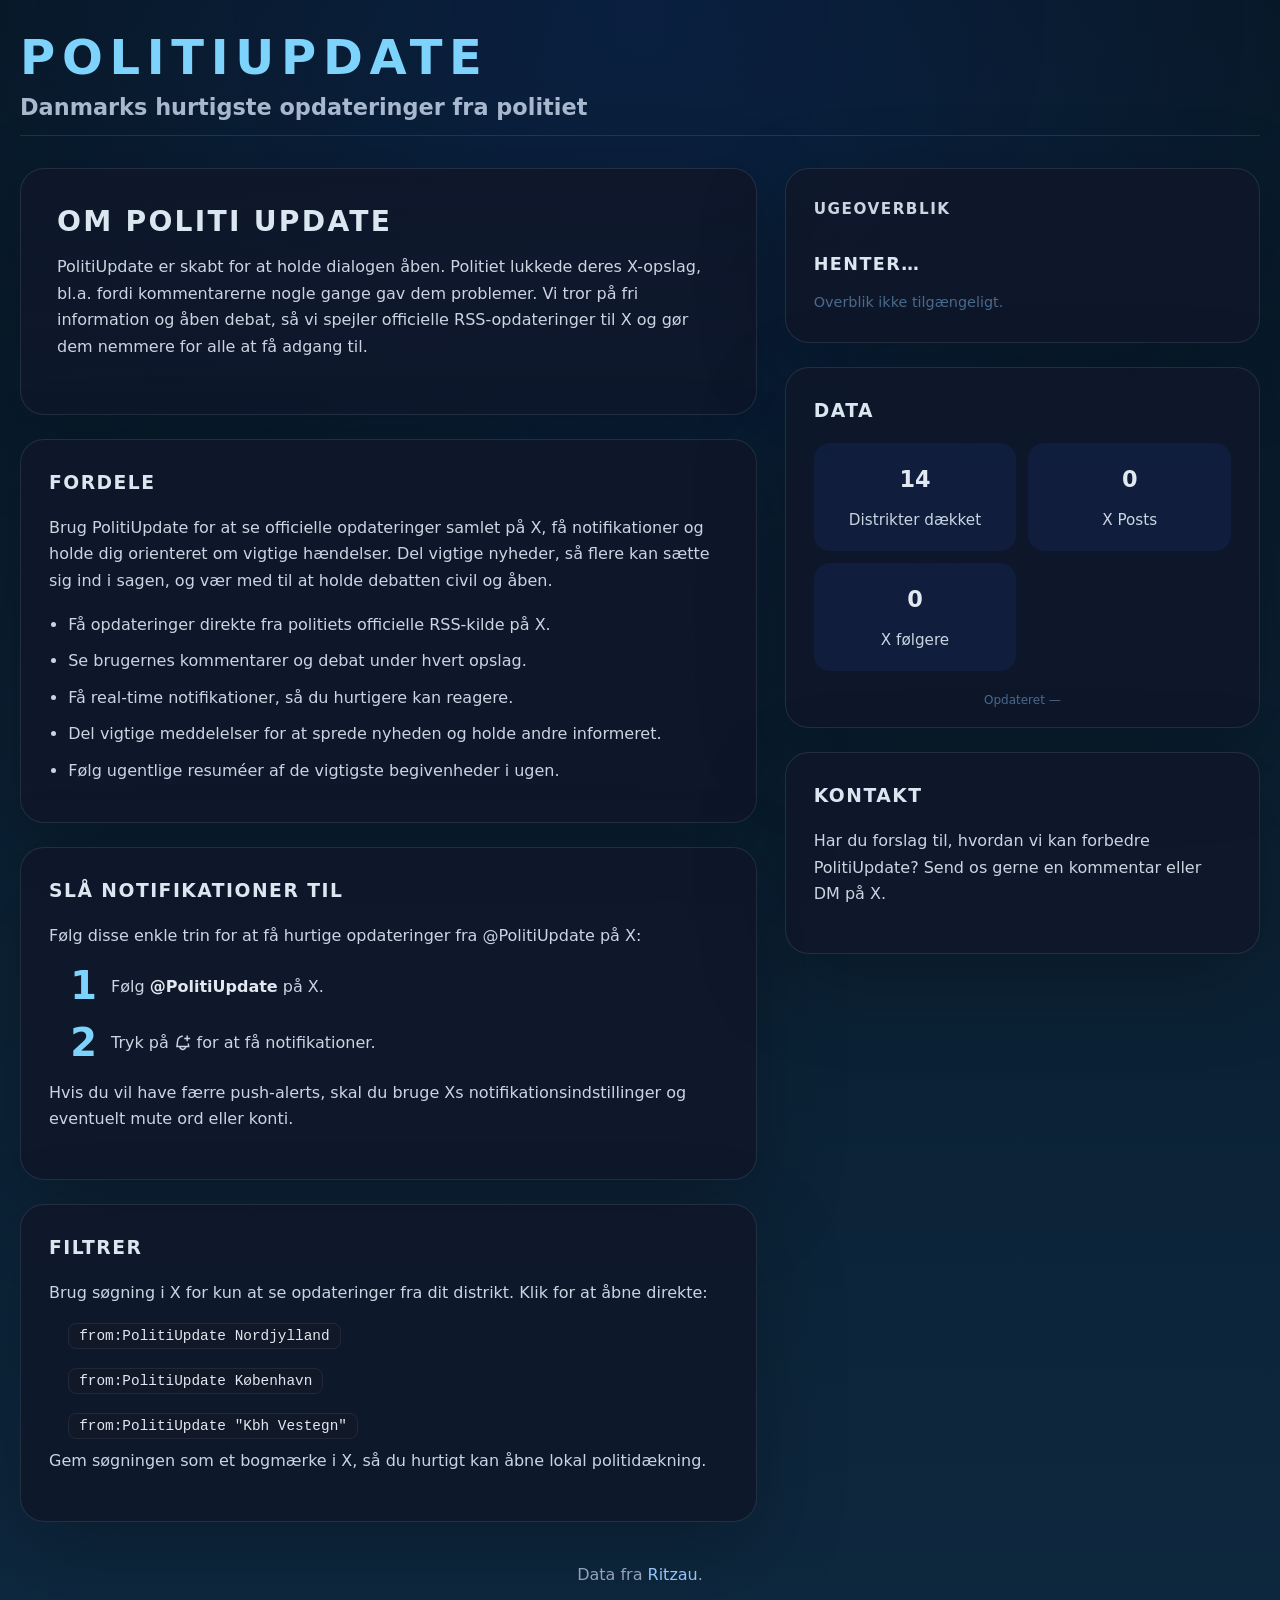
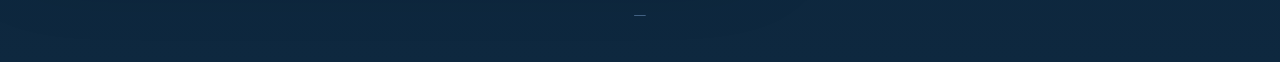
==== commit a41ae6c4: "fix: capitalize "Distrikter dækket" label on website Co-Authored-By: Claude Sonnet 5 <noreply@anthro" ====
--- a/website/index.html
+++ b/website/index.html
@@ -84,7 +84,7 @@
           <div class="stats-grid">
             <div>
               <strong>14</strong>
-              <p>distrikter dækket</p>
+              <p>Distrikter dækket</p>
             </div>
             <div>
               <strong id="x-posts-count">0</strong>
--- a/website/uge/digest.css
+++ b/website/uge/digest.css
@@ -66,15 +66,28 @@
   line-height: 1.75;
 }
 
-.digest-breakdown {
+.digest-narrative p a {
+  color: #7dd3fc;
+  text-decoration: underline;
+  text-decoration-color: rgba(125, 211, 252, 0.4);
+  text-underline-offset: 2px;
+}
+
+.digest-narrative p a:hover {
+  text-decoration-color: currentColor;
+}
+
+.digest-breakdown,
+.digest-notable {
   background: rgba(15, 23, 42, 0.72);
   border: 1px solid rgba(148, 163, 184, 0.12);
   border-radius: 20px;
   padding: 24px 28px;
 }
 
-.digest-breakdown h2 {
-  margin: 0 0 16px;
+.digest-breakdown h2,
+.digest-notable h2 {
+  margin: 0;
   font-size: 0.85rem;
   color: #7dd3fc;
   text-transform: uppercase;
@@ -82,33 +95,183 @@
   font-weight: 700;
 }
 
+.digest-notable h2 {
+  margin-bottom: 16px;
+}
+
+.stats-header {
+  display: flex;
+  align-items: center;
+  justify-content: space-between;
+  flex-wrap: wrap;
+  gap: 12px;
+  margin-bottom: 16px;
+}
+
+.sort-toggle {
+  display: inline-flex;
+  background: rgba(148, 163, 184, 0.08);
+  border: 1px solid rgba(148, 163, 184, 0.16);
+  border-radius: 999px;
+  padding: 3px;
+  gap: 2px;
+}
+
+.sort-btn {
+  appearance: none;
+  border: none;
+  background: transparent;
+  color: #94a3b8;
+  font-size: 0.8rem;
+  font-weight: 600;
+  padding: 6px 14px;
+  border-radius: 999px;
+  cursor: pointer;
+  font-family: inherit;
+}
+
+.sort-btn.active {
+  background: #0b5ed7;
+  color: #e7eff7;
+}
+
+.sort-btn:focus-visible {
+  outline: 2px solid #7dd3fc;
+  outline-offset: 2px;
+}
+
 .cat-list {
-  list-style: none;
-  margin: 0;
-  padding: 0;
   display: flex;
   flex-direction: column;
   gap: 10px;
 }
 
-.cat-list li {
-  display: flex;
-  justify-content: space-between;
+.cat-list[hidden] {
+  display: none;
+}
+
+.cat-item {
+  border-radius: 12px;
+  background: rgba(30, 64, 175, 0.14);
+  overflow: hidden;
+}
+
+.cat-item summary {
+  display: flex;
   align-items: center;
+  gap: 14px;
   padding: 12px 16px;
-  background: rgba(30, 64, 175, 0.14);
-  border-radius: 12px;
   color: #cbd5e1;
+  cursor: pointer;
+  list-style: none;
+}
+
+.cat-item summary::-webkit-details-marker {
+  display: none;
+}
+
+.cat-item summary::after {
+  content: "+";
+  color: #7dd3fc;
+  font-size: 1.2rem;
+  font-weight: 700;
+  line-height: 1;
+  margin-left: 12px;
+  transition: transform 0.15s ease;
+}
+
+.cat-item[open] summary::after {
+  transform: rotate(45deg);
+}
+
+.cat-item summary:focus-visible {
+  outline: 2px solid #7dd3fc;
+  outline-offset: -2px;
+}
+
+.cat-item-list {
+  list-style: none;
+  margin: 0;
+  padding: 0 12px 12px;
+  display: flex;
+  flex-direction: column;
+  gap: 2px;
+}
+
+.cat-item-list a,
+.cat-item-list span {
+  display: block;
+  padding: 6px 8px;
+  border-radius: 8px;
+  font-size: 0.9rem;
+  line-height: 1.4;
+}
+
+.cat-item-list a {
+  color: #93c5fd;
+  text-decoration: none;
+}
+
+.cat-item-list a:hover {
+  background: rgba(148, 163, 184, 0.1);
+  color: #7dd3fc;
+}
+
+.cat-item-list span {
+  color: #94a3b8;
 }
 
 .cat-label {
+  flex: 1;
   font-size: 1rem;
 }
 
 .cat-count {
+  flex: none;
+  min-width: 2.4ch;
+  font-variant-numeric: tabular-nums;
+  text-align: right;
   font-size: 1.3rem;
   font-weight: 700;
   color: #e2e8f0;
+}
+
+.notable-list {
+  list-style: none;
+  margin: 0;
+  padding: 0;
+  display: flex;
+  flex-direction: column;
+  gap: 16px;
+}
+
+.notable-list li {
+  padding-bottom: 16px;
+  border-bottom: 1px solid rgba(148, 163, 184, 0.1);
+}
+
+.notable-list li:last-child {
+  padding-bottom: 0;
+  border-bottom: none;
+}
+
+.notable-list a {
+  color: #93c5fd;
+  text-decoration: none;
+  font-weight: 600;
+  font-size: 0.98rem;
+}
+
+.notable-list a:hover {
+  color: #7dd3fc;
+  text-decoration: underline;
+}
+
+.notable-list p {
+  margin: 6px 0 0;
+  color: #cbd5e1;
+  font-size: 0.92rem;
+  line-height: 1.55;
 }
 
 /* Loading state */
@@ -128,6 +291,30 @@
   font-size: 0.95rem;
 }
 
+.digest-pager {
+  display: flex;
+  gap: 12px;
+}
+
+.pager-link {
+  color: #93c5fd;
+  text-decoration: none;
+  font-size: 0.9rem;
+  font-weight: 600;
+  padding: 10px 16px;
+  border-radius: 12px;
+  background: rgba(30, 64, 175, 0.14);
+}
+
+.pager-link:hover {
+  color: #7dd3fc;
+  background: rgba(30, 64, 175, 0.22);
+}
+
+.pager-next {
+  margin-left: auto;
+}
+
 .digest-footer {
   margin-top: 48px;
   padding-top: 20px;
@@ -159,4 +346,15 @@
   .digest-narrative p {
     font-size: 1.05rem;
   }
-}
+
+  .pager-link {
+    font-size: 0.8rem;
+    padding: 10px 12px;
+  }
+}
+
+@media (prefers-reduced-motion: reduce) {
+  .cat-item summary::after {
+    transition: none;
+  }
+}
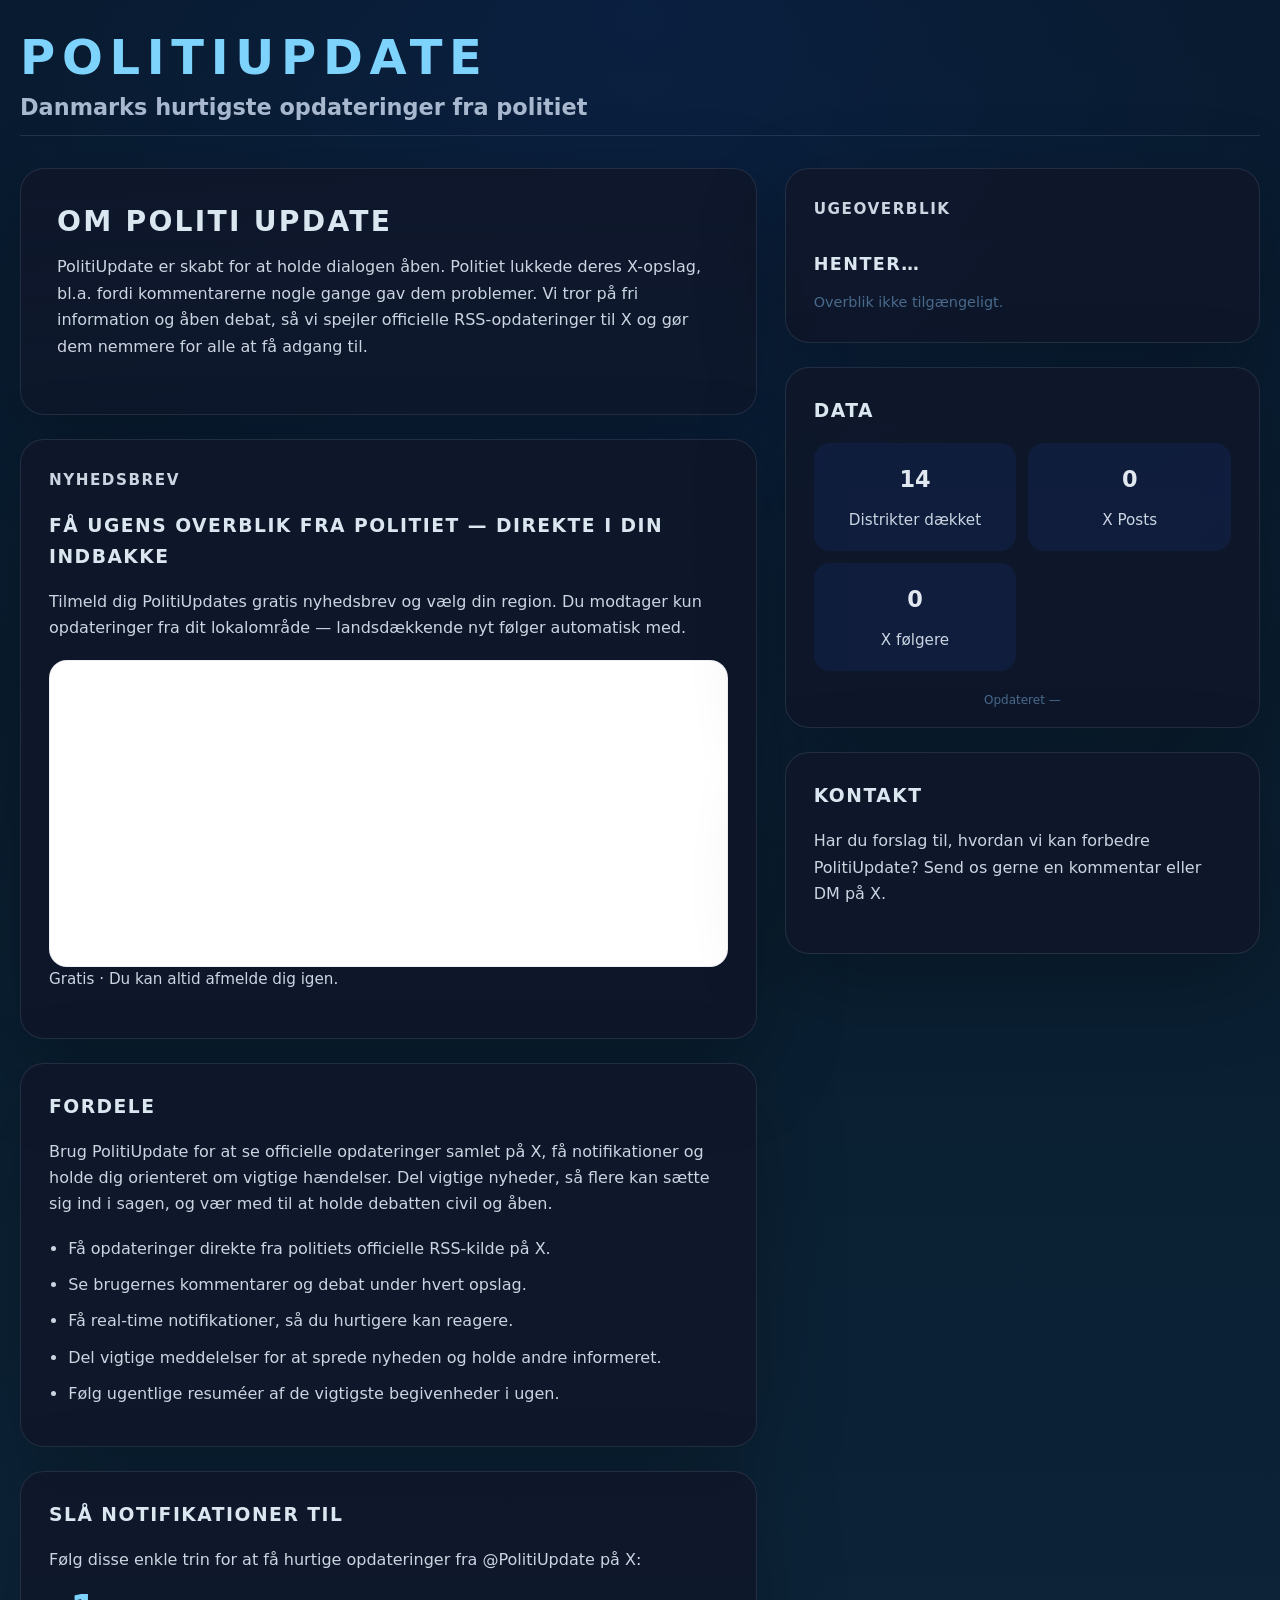
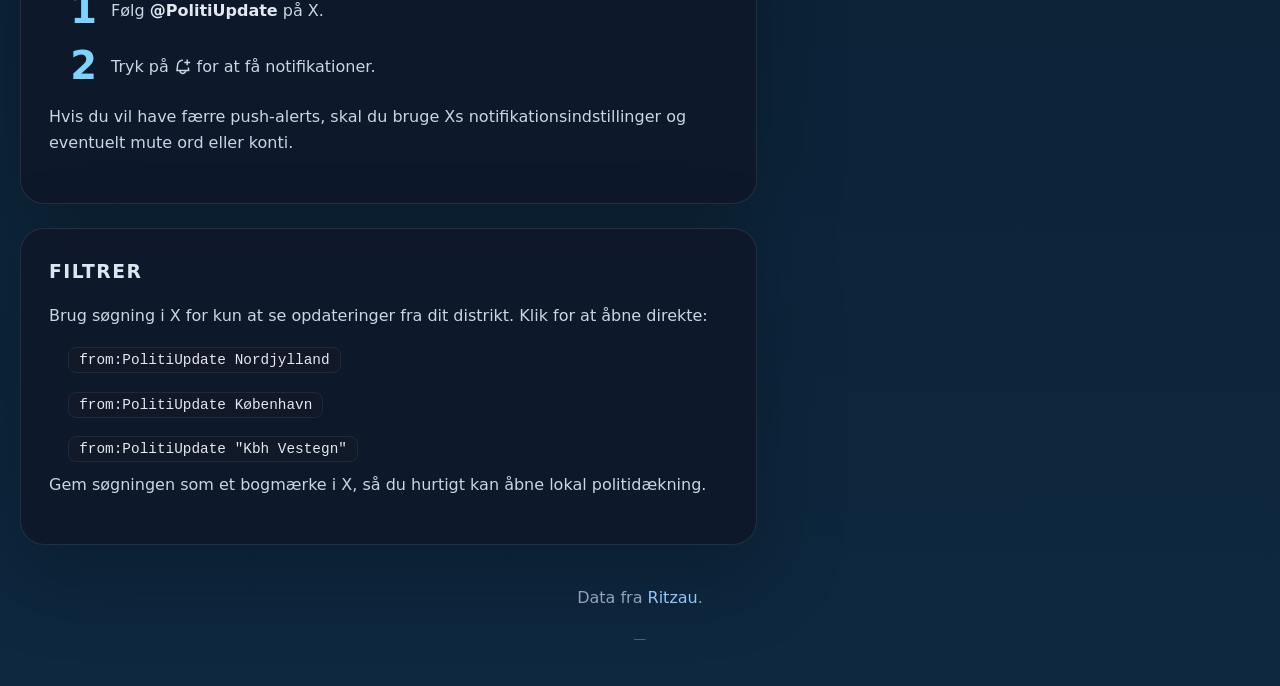
==== commit 5448f848: "feat(newsletter): add region-filtered newsletter (website embed + pipeline)" ====
--- a/website/index.html
+++ b/website/index.html
@@ -24,6 +24,17 @@
           <p>PolitiUpdate er skabt for at holde dialogen åben. Politiet lukkede deres X-opslag, bl.a. fordi kommentarerne nogle gange gav dem problemer. Vi tror på fri information og åben debat, så vi spejler officielle RSS-opdateringer til X og gør dem nemmere for alle at få adgang til.</p>
         </article>
 
+        <!-- Newsletter signup (Brevo embed) -->
+        <section id="newsletter" class="section-card">
+          <p class="eyebrow">Nyhedsbrev</p>
+          <h3>Få ugens overblik fra politiet — direkte i din indbakke</h3>
+          <p>Tilmeld dig PolitiUpdates gratis nyhedsbrev og vælg din region. Du modtager kun opdateringer fra dit lokalområde — landsdækkende nyt følger automatisk med.</p>
+          <div class="newsletter-embed">
+            <iframe width="540" height="305" src="https://2e5ae89a.sibforms.com/v2/serve/[base64]" frameborder="0" scrolling="auto" allowfullscreen style="display: block;margin-left: auto;margin-right: auto;max-width: 100%;"></iframe>
+          </div>
+          <p class="small">Gratis · Du kan altid afmelde dig igen.</p>
+        </section>
+
         <!-- Digest widget: visible only on mobile (hidden on desktop via CSS) -->
         <div class="panel panel-digest digest-mobile">
           <p class="eyebrow digest-eyebrow">Ugeoverblik</p>
--- a/website/styles.css
+++ b/website/styles.css
@@ -357,6 +357,19 @@
   text-align: center;
 }
 
+/* Newsletter (Brevo embed) */
+.newsletter-embed {
+  border-radius: 18px;
+  overflow: hidden;
+  border: 1px solid rgba(148, 163, 184, 0.16);
+  background: #ffffff;
+  margin-top: 8px;
+}
+.newsletter-embed iframe {
+  display: block;
+  border: 0;
+}
+
 /* digest-mobile shows only when the grid is single-column (mobile) */
 .digest-mobile { display: none; }
 .digest-desktop { display: flex; }
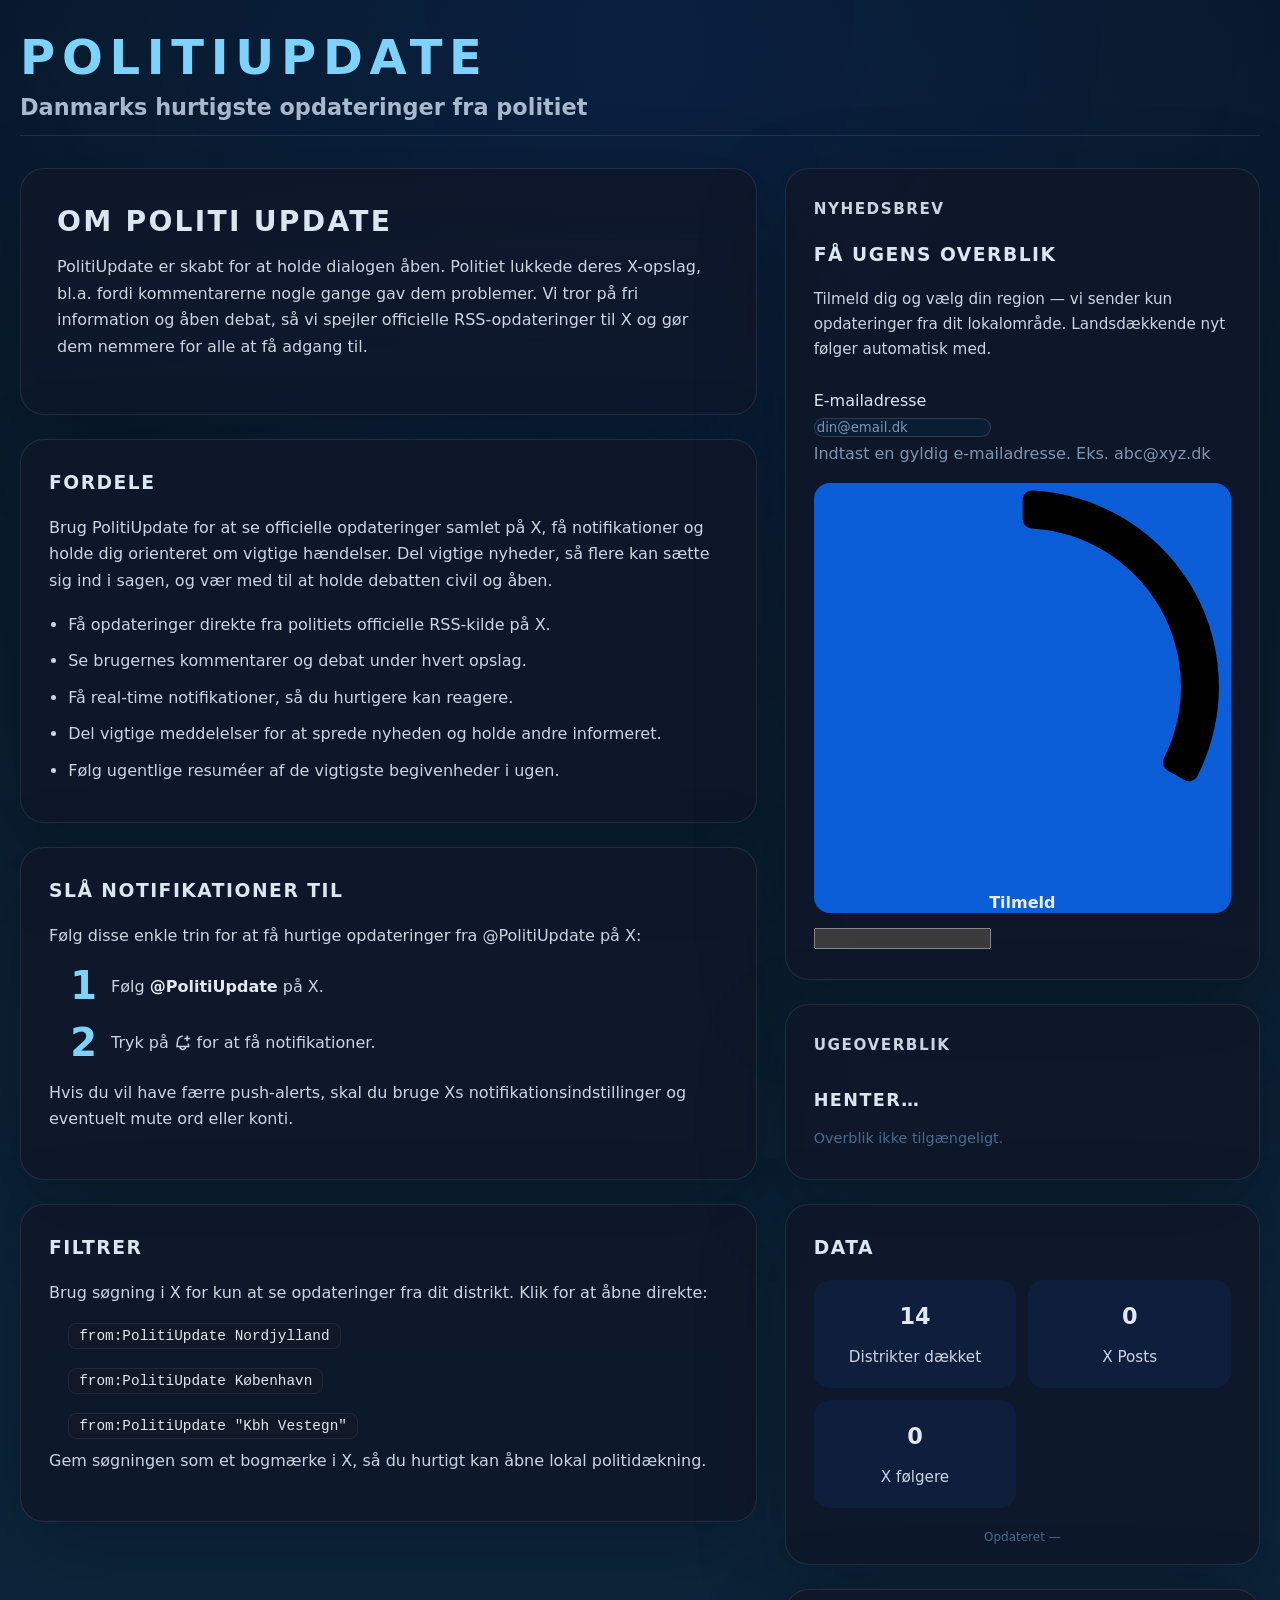
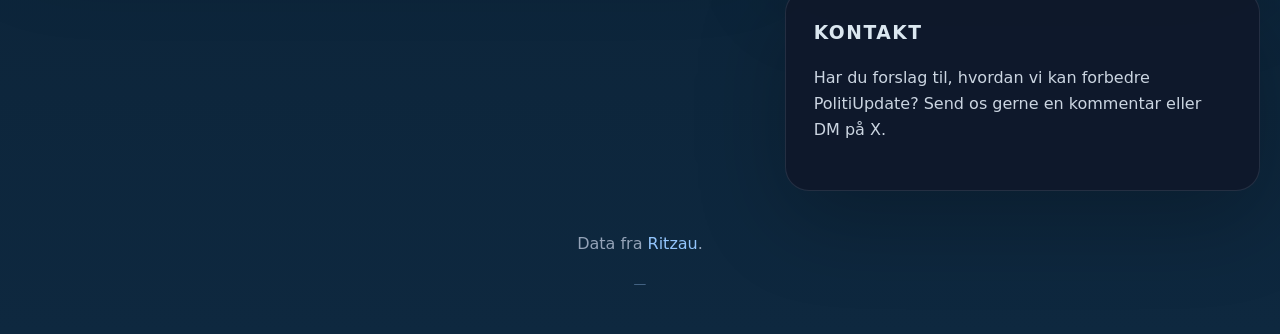
==== commit 20eccc8b: "feat(website): embed native Brevo newsletter form in sidebar" ====
--- a/website/index.html
+++ b/website/index.html
@@ -7,6 +7,13 @@
   <link rel="icon" href="favicon.svg" type="image/svg+xml">
   <link rel="stylesheet" href="styles.css">
   <link rel="stylesheet" href="uge/digest.css">
+  <!-- Brevo newsletter form base styles -->
+  <link rel="stylesheet" href="https://sibforms.com/forms/end-form/build/sib-styles.css">
+  <style>
+    :where(.sib-form-message-panel) { display: none; }
+    :where(.sib-form-message-panel .sib-notification__icon) { width: 20px; height: 20px; }
+    #sib-container a { text-decoration: underline; color: #7dd3fc; }
+  </style>
 </head>
 <body>
   <div class="page-shell">
@@ -23,17 +30,6 @@
           <h2 class="hero-subtitle">OM POLITI UPDATE</h2>
           <p>PolitiUpdate er skabt for at holde dialogen åben. Politiet lukkede deres X-opslag, bl.a. fordi kommentarerne nogle gange gav dem problemer. Vi tror på fri information og åben debat, så vi spejler officielle RSS-opdateringer til X og gør dem nemmere for alle at få adgang til.</p>
         </article>
-
-        <!-- Newsletter signup (Brevo embed) -->
-        <section id="newsletter" class="section-card">
-          <p class="eyebrow">Nyhedsbrev</p>
-          <h3>Få ugens overblik fra politiet — direkte i din indbakke</h3>
-          <p>Tilmeld dig PolitiUpdates gratis nyhedsbrev og vælg din region. Du modtager kun opdateringer fra dit lokalområde — landsdækkende nyt følger automatisk med.</p>
-          <div class="newsletter-embed">
-            <iframe width="540" height="305" src="https://2e5ae89a.sibforms.com/v2/serve/[base64]" frameborder="0" scrolling="auto" allowfullscreen style="display: block;margin-left: auto;margin-right: auto;max-width: 100%;"></iframe>
-          </div>
-          <p class="small">Gratis · Du kan altid afmelde dig igen.</p>
-        </section>
 
         <!-- Digest widget: visible only on mobile (hidden on desktop via CSS) -->
         <div class="panel panel-digest digest-mobile">
@@ -80,6 +76,57 @@
       </section>
 
       <aside class="sidebar">
+        <!-- Newsletter signup (Brevo native form) -->
+        <div class="panel panel-newsletter">
+          <p class="eyebrow">Nyhedsbrev</p>
+          <h3>Få ugens overblik</h3>
+          <p class="small">Tilmeld dig og vælg din region — vi sender kun opdateringer fra dit lokalområde. Lands­dækkende nyt følger automatisk med.</p>
+          <div class="sib-form">
+            <div id="sib-form-container" class="sib-form-container">
+              <div id="error-message" class="sib-form-message-panel" style="font-family:Helvetica, sans-serif; font-size:16px; text-align:left; color:#661d1d; background-color:#ffeded; border-color:#ff4949; border-radius:8px;">
+                <div class="sib-form-message-panel__text sib-form-message-panel__text--center">
+                  <svg viewBox="0 0 512 512" class="sib-icon sib-notification__icon"><path d="M256 40c118.621 0 216 96.075 216 216 0 119.291-96.61 216-216 216-119.244 0-216-96.562-216-216 0-119.203 96.602-216 216-216m0-32C119.043 8 8 119.083 8 256c0 136.997 111.043 248 248 248s248-111.003 248-248C504 119.083 392.957 8 256 8zm-11.49 120h22.979c6.823 0 12.274 5.682 11.99 12.5l-7 168c-.268 6.428-5.556 11.5-11.99 11.5h-8.979c-6.433 0-11.722-5.073-11.99-11.5l-7-168c-.283-6.818 5.167-12.5 11.99-12.5zM256 340c-15.464 0-28 12.536-28 28s12.536 28 28 28 28-12.536 28-28-12.536-28-28-28z" /></svg>
+                  <span class="sib-form-message-panel__inner-text">Din tilmelding kunne ikke gemmes. Prøv igen.</span>
+                </div>
+              </div>
+              <div id="success-message" class="sib-form-message-panel" style="font-family:Helvetica, sans-serif; font-size:16px; text-align:left; color:#085229; background-color:#e7faf0; border-color:#13ce66; border-radius:8px;">
+                <div class="sib-form-message-panel__text sib-form-message-panel__text--center">
+                  <svg viewBox="0 0 512 512" class="sib-icon sib-notification__icon"><path d="M256 8C119.033 8 8 119.033 8 256s111.033 248 248 248 248-111.033 248-248S392.967 8 256 8zm0 464c-118.664 0-216-96.055-216-216 0-118.663 96.055-216 216-216 118.664 0 216 96.055 216 216 0 118.663-96.055 216-216 216zm141.63-274.961L217.15 376.071c-4.705 4.667-12.303 4.637-16.97-.068l-85.878-86.572c-4.667-4.705-4.637-12.303.068-16.97l8.52-8.451c4.705-4.667 12.303-4.637 16.97.068l68.976 69.533 163.441-162.13c4.705-4.667 12.303-4.637 16.97.068l8.451 8.52c4.668 4.705 4.637 12.303-.068 16.97z" /></svg>
+                  <span class="sib-form-message-panel__inner-text">Din tilmelding er gennemført.</span>
+                </div>
+              </div>
+              <div id="sib-container" class="sib-container--large sib-container--vertical" style="direction:ltr">
+                <form id="sib-form" method="POST" action="https://2e5ae89a.sibforms.com/serve/[base64]" data-type="subscription">
+                  <div style="padding: 8px 0;">
+                    <div class="sib-input sib-form-block">
+                      <div class="form__entry entry_block">
+                        <div class="form__label-row">
+                          <label class="entry__label" for="EMAIL" data-required="*">E-mailadresse</label>
+                          <div class="entry__field">
+                            <input class="input" type="text" id="EMAIL" name="EMAIL" autocomplete="off" value="" placeholder="din@email.dk" data-required="true" required />
+                          </div>
+                        </div>
+                        <label class="entry__error entry__error--primary"></label>
+                        <label class="entry__specification">Indtast en gyldig e-mailadresse. Eks. abc@xyz.dk</label>
+                      </div>
+                    </div>
+                  </div>
+                  <div style="padding: 8px 0;">
+                    <div class="sib-form-block" style="text-align: left">
+                      <button class="sib-form-block__button sib-form-block__button-with-loader" form="sib-form" type="submit">
+                        <svg class="icon clickable__icon progress-indicator__icon sib-hide-loader-icon" viewBox="0 0 512 512"><path d="M460.116 373.846l-20.823-12.022c-5.541-3.199-7.54-10.159-4.663-15.874 30.137-59.886 28.343-131.652-5.386-189.946-33.641-58.394-94.896-95.833-161.827-99.676C261.028 55.961 256 50.751 256 44.352V20.309c0-6.904 5.808-12.337 12.703-11.982 83.556 4.306 160.163 50.864 202.11 123.677 42.063 72.696 44.079 162.316 6.031 236.832-3.14 6.148-10.75 8.461-16.728 5.01z" /></svg>
+                        Tilmeld
+                      </button>
+                    </div>
+                  </div>
+                  <input type="text" name="email_address_check" value="" class="input--hidden">
+                  <input type="hidden" name="locale" value="en">
+                </form>
+              </div>
+            </div>
+          </div>
+        </div>
+
         <!-- Digest widget: visible only on desktop (hidden on mobile via CSS) -->
         <div class="panel panel-digest digest-desktop">
           <p class="eyebrow digest-eyebrow">Ugeoverblik</p>
@@ -208,5 +255,27 @@
 
     loadDigestWidget();
   </script>
+
+  <!-- Brevo newsletter form script -->
+  <script>
+    window.REQUIRED_CODE_ERROR_MESSAGE = 'Vælg et landekode';
+    window.LOCALE = 'en';
+    window.EMAIL_INVALID_MESSAGE = window.SMS_INVALID_MESSAGE = "De angivne oplysninger er ugyldige. Kontrollér indtastningen og prøv igen.";
+    window.REQUIRED_ERROR_MESSAGE = "Dette felt må ikke være tomt.";
+    window.GENERIC_INVALID_MESSAGE = "De angivne oplysninger er ugyldige. Kontrollér indtastningen og prøv igen.";
+    window.INVALID_NUMBER = "De angivne oplysninger er ugyldige. Kontrollér indtastningen og prøv igen.";
+    window.INVALID_DATE = "Indtast en gyldig dato";
+    window.REQUIRED_MULTISELECT_MESSAGE = 'Vælg mindst 1 mulighed';
+    window.translation = {
+      common: {
+        selectedList: '{quantity} liste valgt',
+        selectedLists: '{quantity} lister valgt',
+        selectedOption: '{quantity} valgt',
+        selectedOptions: '{quantity} valgt',
+      }
+    };
+    var AUTOHIDE = Boolean(0);
+  </script>
+  <script defer src="https://sibforms.com/forms/end-form/build/main.js"></script>
 </body>
 </html>
--- a/website/styles.css
+++ b/website/styles.css
@@ -357,17 +357,61 @@
   text-align: center;
 }
 
-/* Newsletter (Brevo embed) */
-.newsletter-embed {
-  border-radius: 18px;
-  overflow: hidden;
-  border: 1px solid rgba(148, 163, 184, 0.16);
-  background: #ffffff;
-  margin-top: 8px;
-}
-.newsletter-embed iframe {
-  display: block;
-  border: 0;
+/* Newsletter (Brevo native form, themed to match the site) */
+.panel-newsletter .sib-form {
+  background: transparent !important;
+  text-align: left !important;
+}
+.panel-newsletter .sib-form-container,
+.panel-newsletter #sib-container {
+  max-width: 100% !important;
+  width: 100% !important;
+}
+.panel-newsletter #sib-container {
+  background: transparent !important;
+  border: 0 !important;
+  padding: 0 !important;
+}
+.panel-newsletter .sib-text-form-block p,
+.panel-newsletter .sib-form-block p,
+.panel-newsletter .sib-form-block {
+  color: #cbd5e1 !important;
+  font-family: inherit !important;
+}
+.panel-newsletter .entry__label {
+  color: #dbe7f0 !important;
+  font-family: inherit !important;
+}
+.panel-newsletter .entry__specification {
+  color: #7f93ad !important;
+  font-family: inherit !important;
+}
+.panel-newsletter .input {
+  background: #0b1d33 !important;
+  border: 1px solid rgba(148, 163, 184, 0.24) !important;
+  color: #e2e8f0 !important;
+  border-radius: 12px !important;
+  font-family: inherit !important;
+}
+.panel-newsletter .input::placeholder {
+  color: #7f93ad !important;
+}
+.panel-newsletter .entry__error {
+  border-radius: 8px !important;
+}
+.panel-newsletter .sib-form-block__button {
+  width: 100% !important;
+  background: #0b5ed7 !important;
+  border: 0 !important;
+  border-radius: 16px !important;
+  color: #e7eff7 !important;
+  font-family: inherit !important;
+  font-size: 1rem !important;
+  font-weight: 700 !important;
+  text-align: center !important;
+}
+.panel-newsletter .sib-form-block__button:hover:not([disabled]) {
+  background: #0a51bb !important;
 }
 
 /* digest-mobile shows only when the grid is single-column (mobile) */
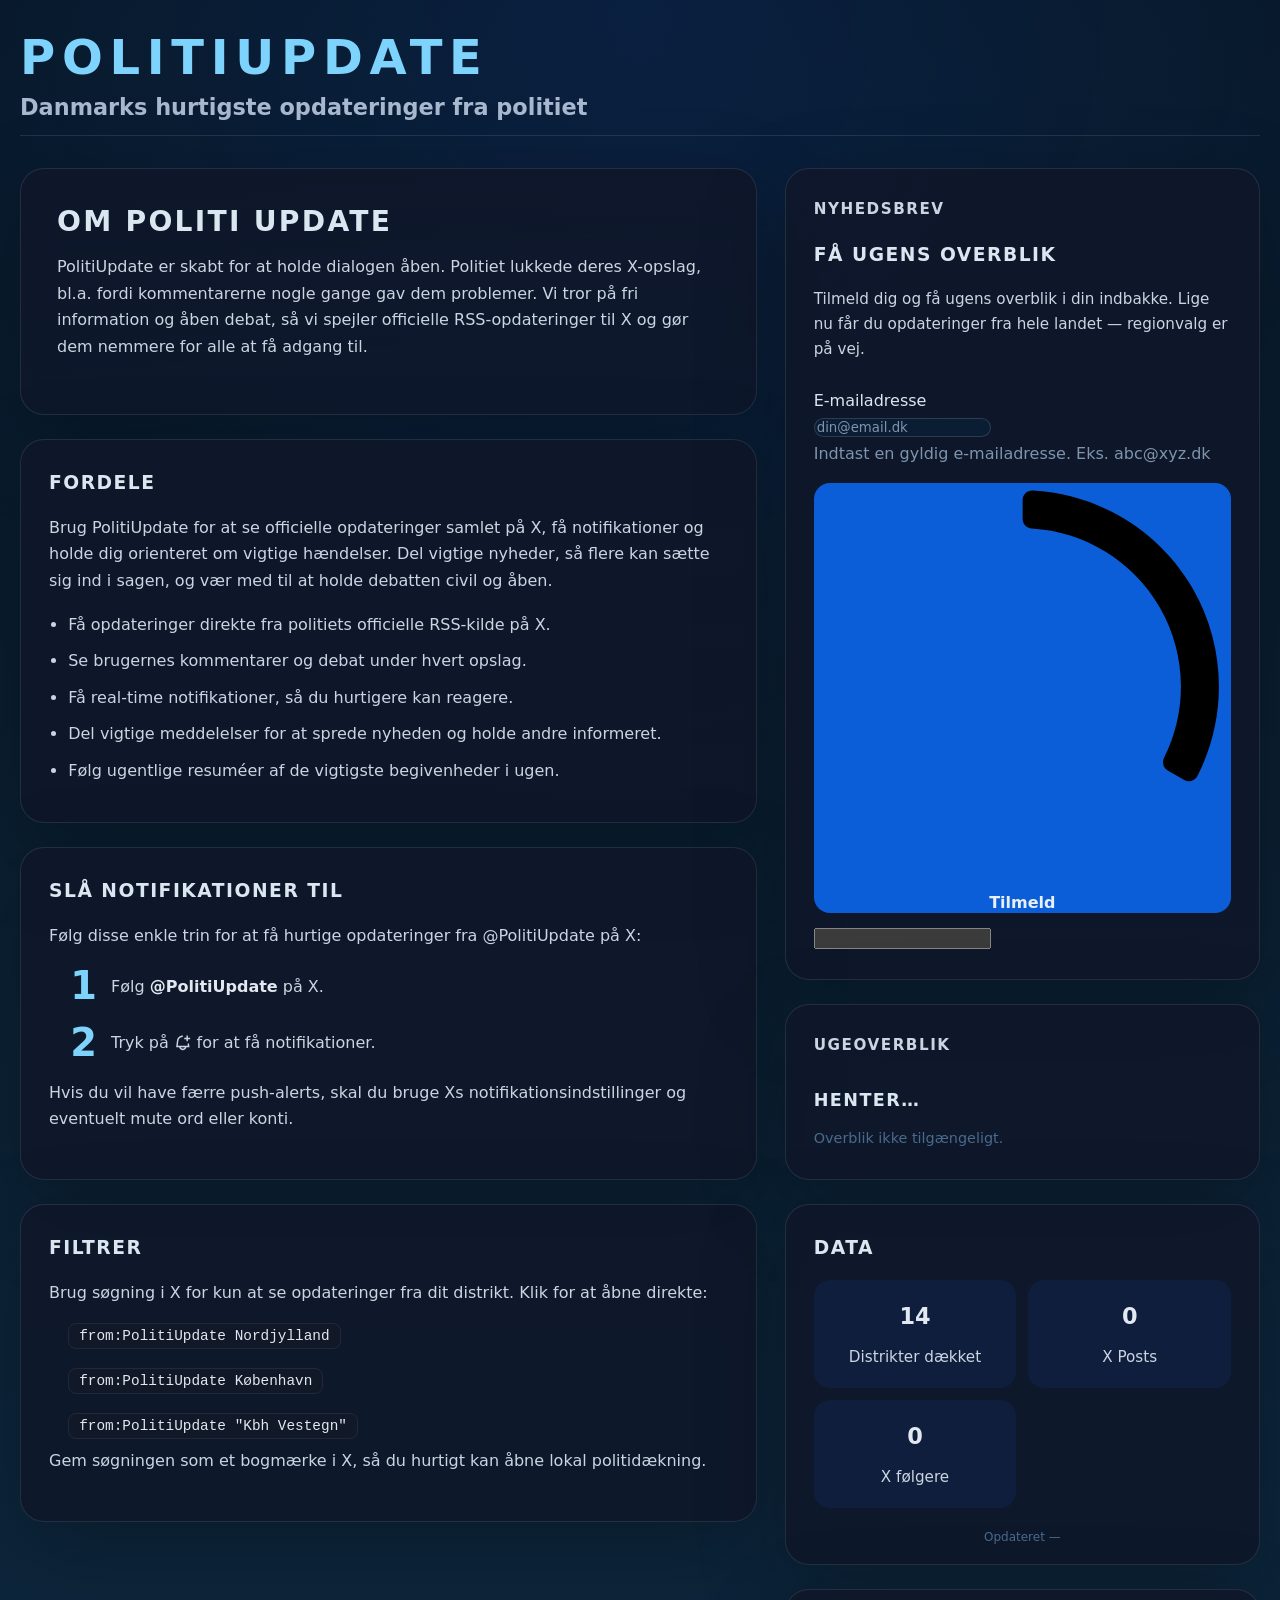
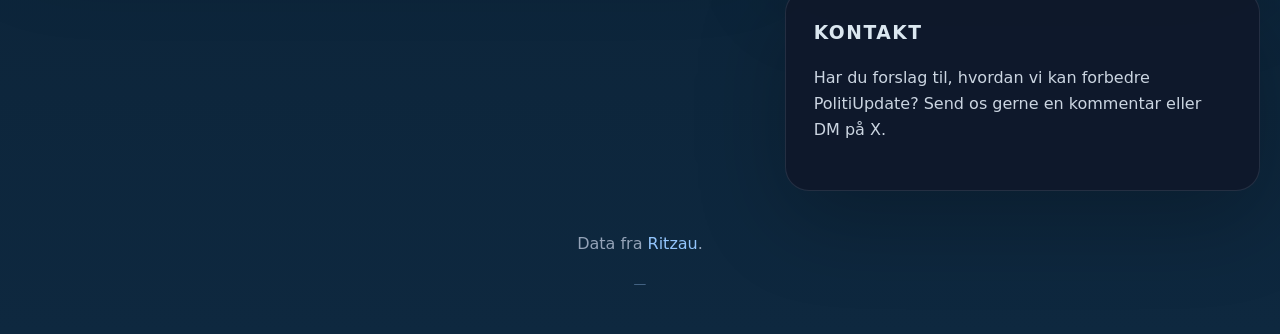
==== commit 1b849386: "feat(website): share cards (og:image) for the site + every published archive Staged batch, pushed on" ====
--- a/website/index.html
+++ b/website/index.html
@@ -4,6 +4,23 @@
   <meta charset="UTF-8">
   <meta name="viewport" content="width=device-width, initial-scale=1.0">
   <title>PolitiUpdate — Danmarks hurtigste politi-feed</title>
+  <meta name="description" content="PolitiUpdate spejler politiets officielle opdateringer (Ritzau RSS) til X og samler dem i et ugentligt overblik. Gratis, uafhængigt og uden tilknytning til politiet.">
+  <link rel="canonical" href="https://runestone0.github.io/PolitiUpdate/">
+  <!-- Open Graph / Twitter card — link preview when the site is shared on Reddit, Facebook, X -->
+  <meta property="og:type" content="website">
+  <meta property="og:site_name" content="PolitiUpdate">
+  <meta property="og:locale" content="da_DK">
+  <meta property="og:title" content="PolitiUpdate — Danmarks hurtigste opdateringer fra politiet">
+  <meta property="og:description" content="Politiets opdateringer spejlet til X og samlet i et ugentligt overblik. Gratis, uafhængigt og uden tilknytning til politiet.">
+  <meta property="og:url" content="https://runestone0.github.io/PolitiUpdate/">
+  <meta property="og:image" content="https://runestone0.github.io/PolitiUpdate/og-image.png">
+  <meta property="og:image:width" content="1200">
+  <meta property="og:image:height" content="630">
+  <meta property="og:image:alt" content="PolitiUpdate — Danmarks hurtigste opdateringer fra politiet">
+  <meta name="twitter:card" content="summary_large_image">
+  <meta name="twitter:title" content="PolitiUpdate — Danmarks hurtigste opdateringer fra politiet">
+  <meta name="twitter:description" content="Politiets opdateringer spejlet til X og samlet i et ugentligt overblik.">
+  <meta name="twitter:image" content="https://runestone0.github.io/PolitiUpdate/og-image.png">
   <link rel="icon" href="favicon.svg" type="image/svg+xml">
   <link rel="stylesheet" href="styles.css">
   <link rel="stylesheet" href="uge/digest.css">
@@ -80,7 +97,7 @@
         <div class="panel panel-newsletter">
           <p class="eyebrow">Nyhedsbrev</p>
           <h3>Få ugens overblik</h3>
-          <p class="small">Tilmeld dig og vælg din region — vi sender kun opdateringer fra dit lokalområde. Lands­dækkende nyt følger automatisk med.</p>
+          <p class="small">Tilmeld dig og få ugens overblik i din indbakke. Lige nu får du opdateringer fra hele landet — regionvalg er på vej.</p>
           <div class="sib-form">
             <div id="sib-form-container" class="sib-form-container">
               <div id="error-message" class="sib-form-message-panel" style="font-family:Helvetica, sans-serif; font-size:16px; text-align:left; color:#661d1d; background-color:#ffeded; border-color:#ff4949; border-radius:8px;">
--- a/website/uge/digest.css
+++ b/website/uge/digest.css
@@ -97,6 +97,87 @@
 
 .digest-notable h2 {
   margin-bottom: 16px;
+}
+
+/* Newsletter signup block — present on every archive page (published weeks are
+   backfilled by scripts/backfill-archive-pages.py; future weeks carry it from
+   src/digest/publisher.py). The Brevo form is hidden-until-proven: its message
+   panels must stay hidden until its own script reveals them. */
+.digest-signup {
+  background: linear-gradient(180deg, rgba(56, 189, 248, 0.1), rgba(15, 23, 42, 0.72));
+  border: 1px solid rgba(125, 211, 252, 0.28);
+  border-radius: 20px;
+  padding: 24px 28px;
+}
+
+.digest-signup .eyebrow {
+  margin: 0 0 6px;
+  font-size: 0.75rem;
+  letter-spacing: 0.12em;
+  text-transform: uppercase;
+  color: #7dd3fc;
+  font-weight: 700;
+}
+
+.digest-signup h2 {
+  margin: 0 0 8px;
+  font-size: 1.25rem;
+  color: #dbe7f0;
+}
+
+.digest-signup-copy {
+  margin: 0 0 16px;
+  color: #9fb6ca;
+  font-size: 0.95rem;
+  line-height: 1.6;
+}
+
+.digest-signup .sib-form {
+  margin-top: 4px;
+}
+
+.digest-signup .sib-form .input {
+  width: 100%;
+  box-sizing: border-box;
+  padding: 12px 14px;
+  border-radius: 10px;
+  border: 1px solid rgba(148, 163, 184, 0.3);
+  background: rgba(2, 6, 23, 0.6);
+  color: #dbe7f0;
+  font-size: 1rem;
+}
+
+.digest-signup .entry__label,
+.digest-signup .entry__specification {
+  display: block;
+  margin-bottom: 6px;
+  color: #9fb6ca;
+  font-size: 0.85rem;
+}
+
+.digest-signup .sib-form-block__button {
+  width: 100%;
+  padding: 12px 16px;
+  border: 0;
+  border-radius: 10px;
+  background: #38bdf8;
+  color: #04121f;
+  font-weight: 700;
+  font-size: 1rem;
+  cursor: pointer;
+}
+
+.digest-signup .sib-form-block__button:hover {
+  background: #7dd3fc;
+}
+
+:where(.sib-form-message-panel) {
+  display: none;
+}
+
+#sib-container a {
+  text-decoration: underline;
+  color: #7dd3fc;
 }
 
 .stats-header {
